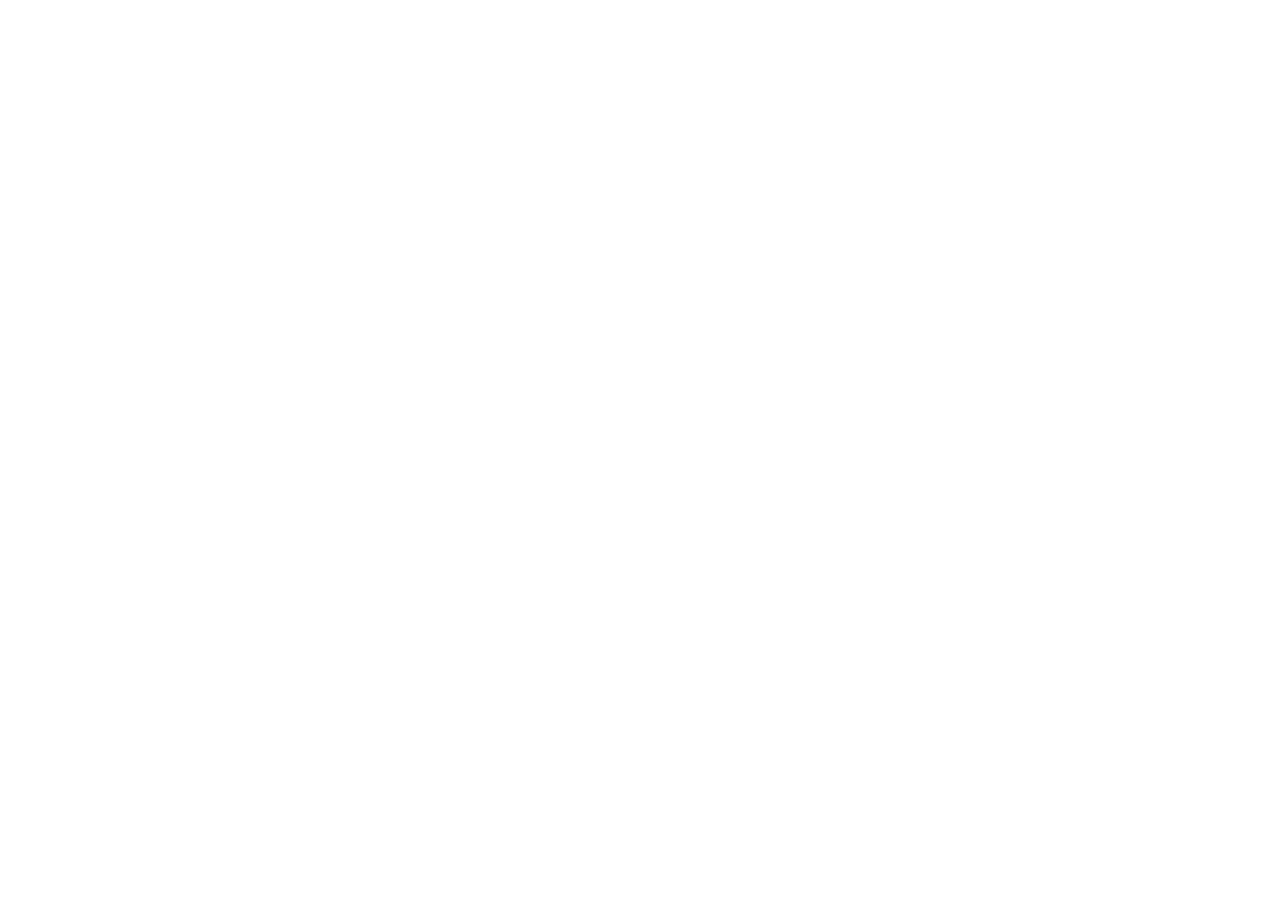
==== index.html @ 3bca7d4e "Initial commit" ====
<!DOCTYPE html>
<html lang="en">

<head>
    <meta charset="UTF-8" />
    <meta name="viewport" content="width=device-width, initial-scale=1.0" />
    <title>Mempelajari cara belajar</title>
</head>

<body>
    <div class="page">
        <header class="header"></header>
        <main class="content">
            <section class="description"></section>

            <section class="digits"></section>

            <section class="feynman"></section>

            <section class="kaufman"></section>
        </main>
        <footer class="footer"></footer>
    </div>
</body>

</html>
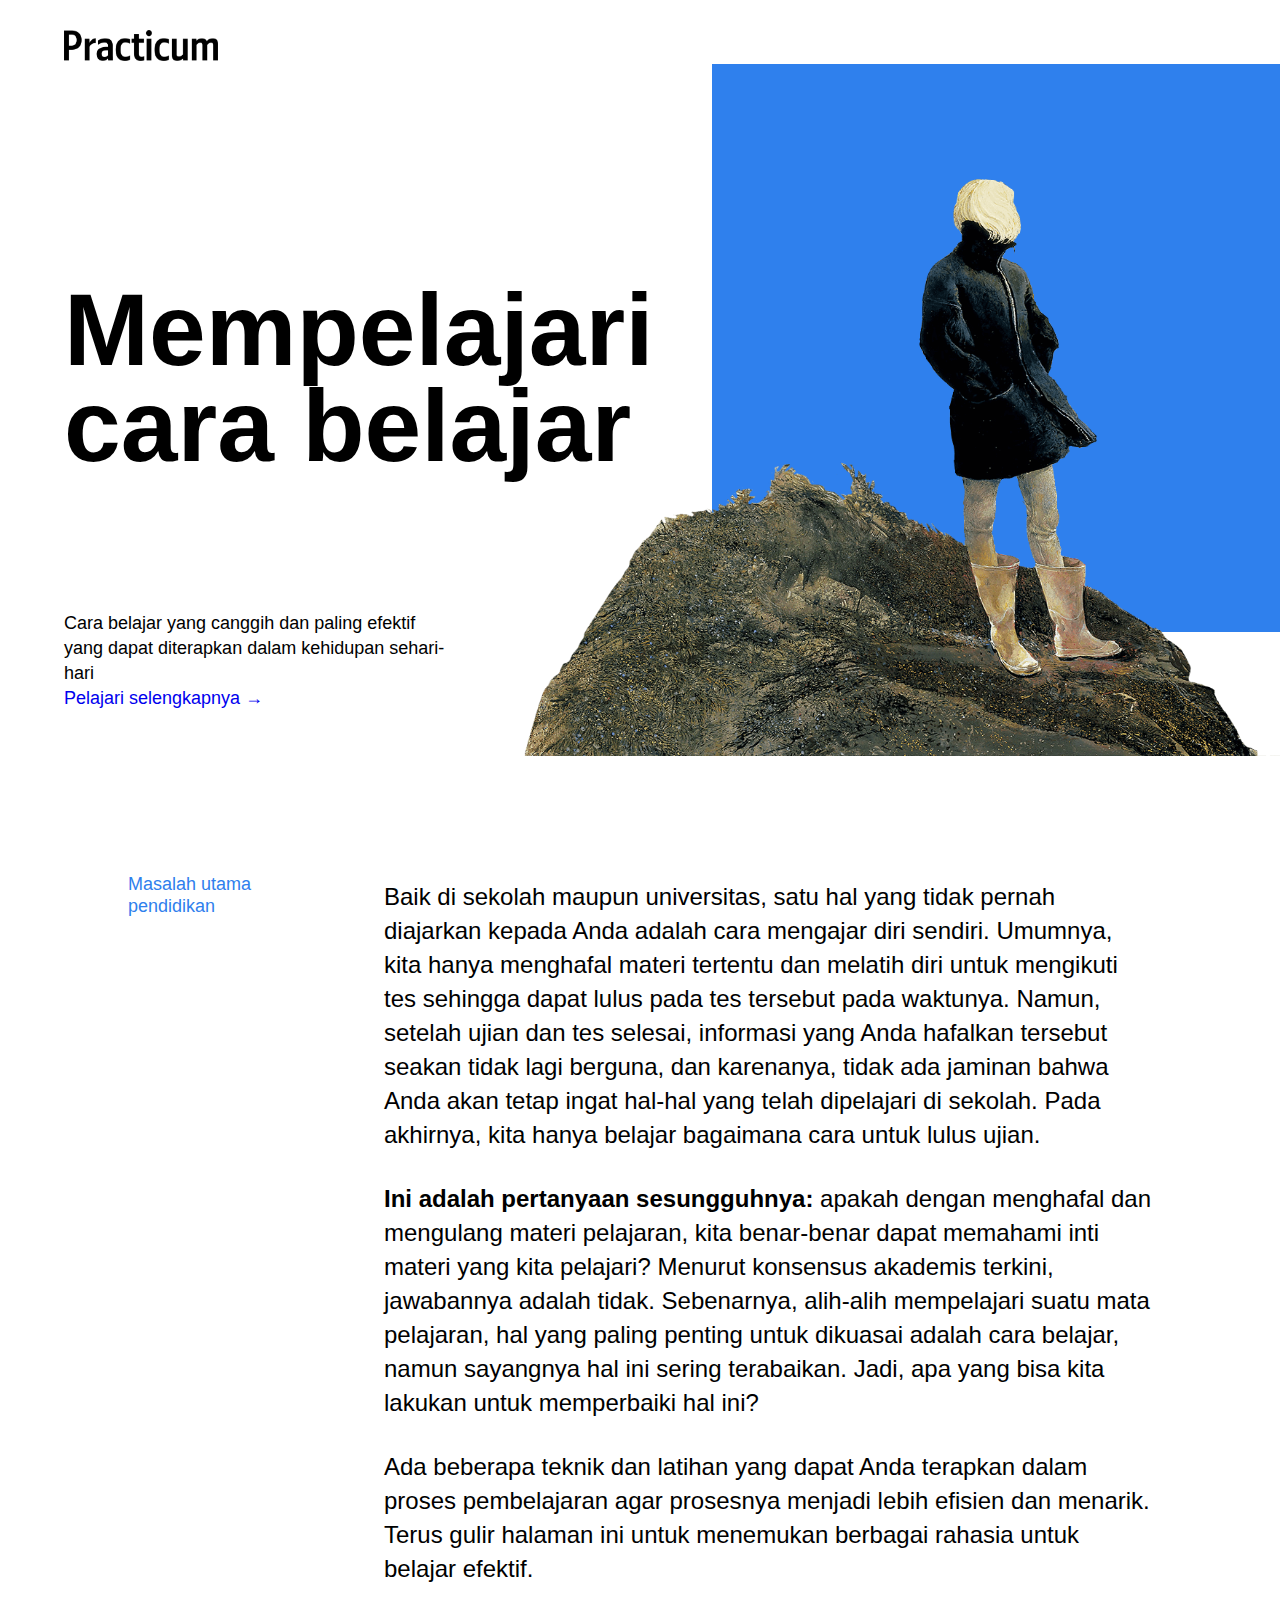
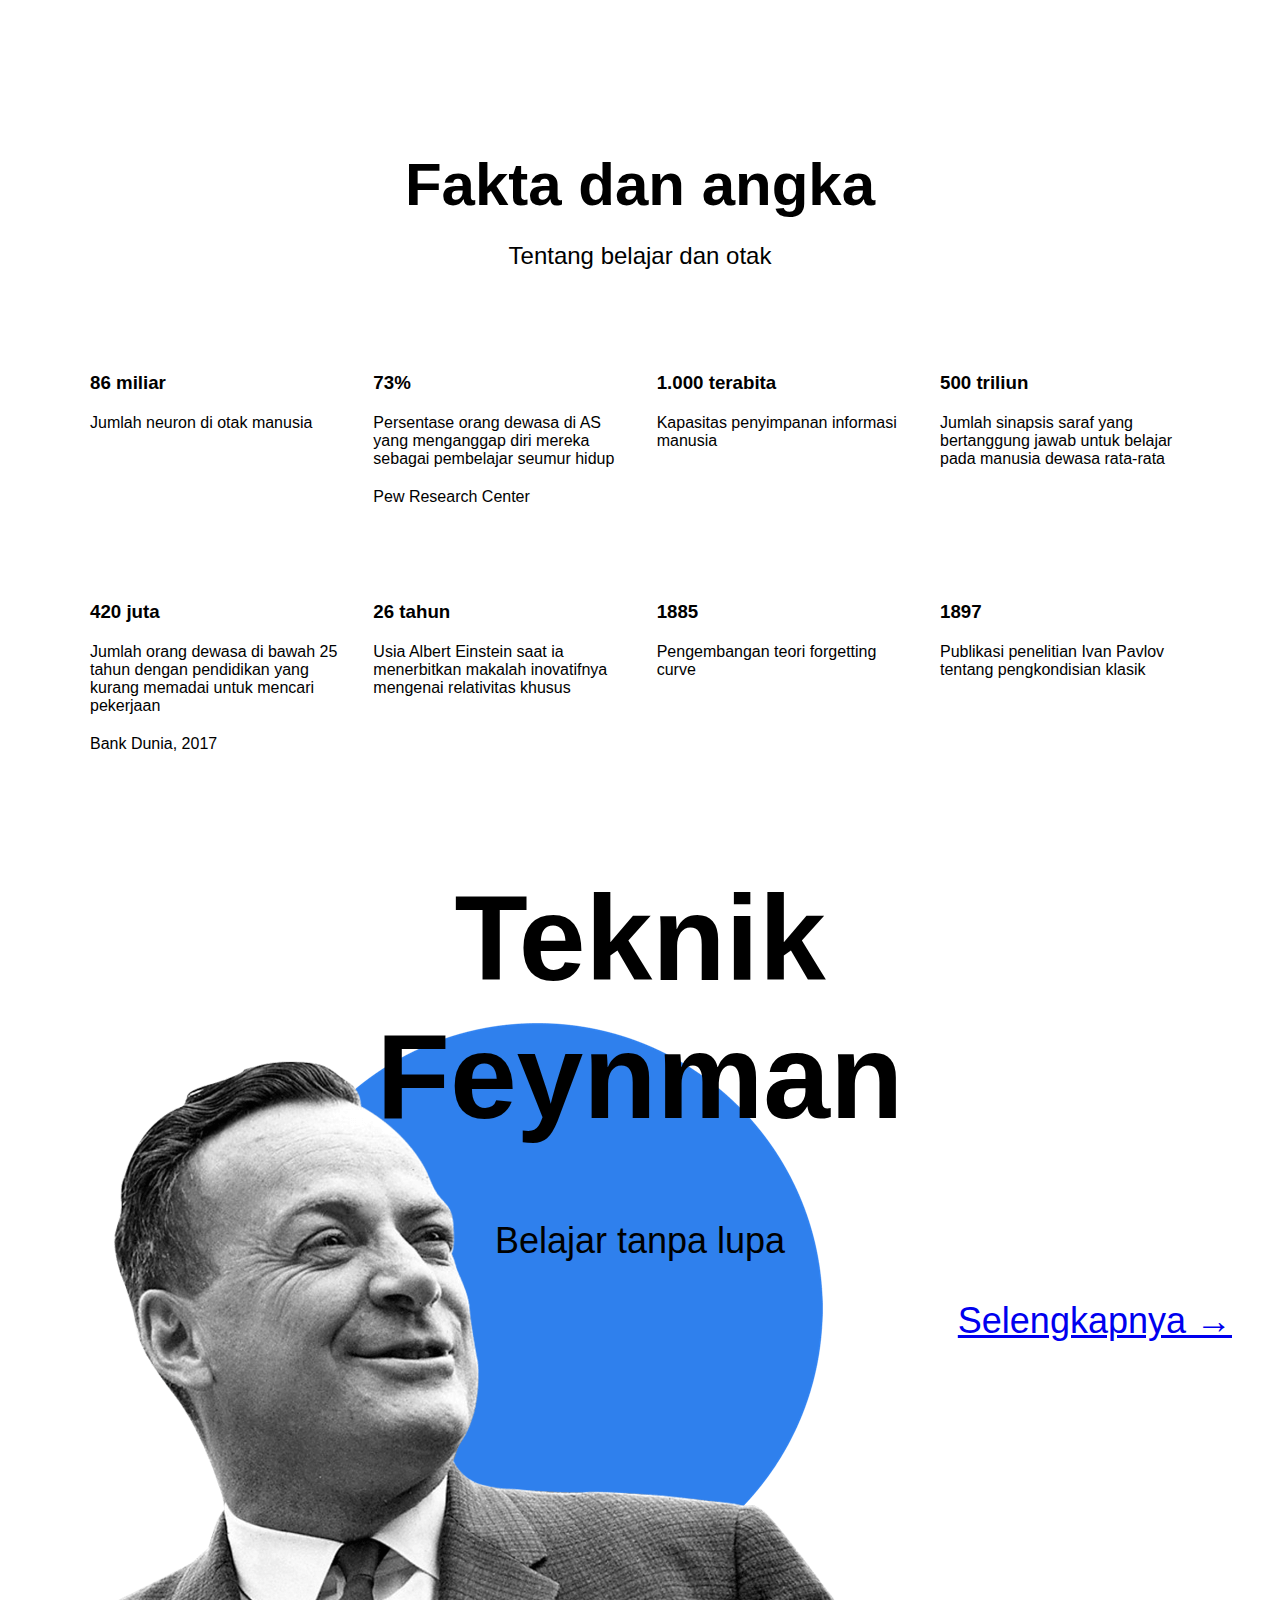
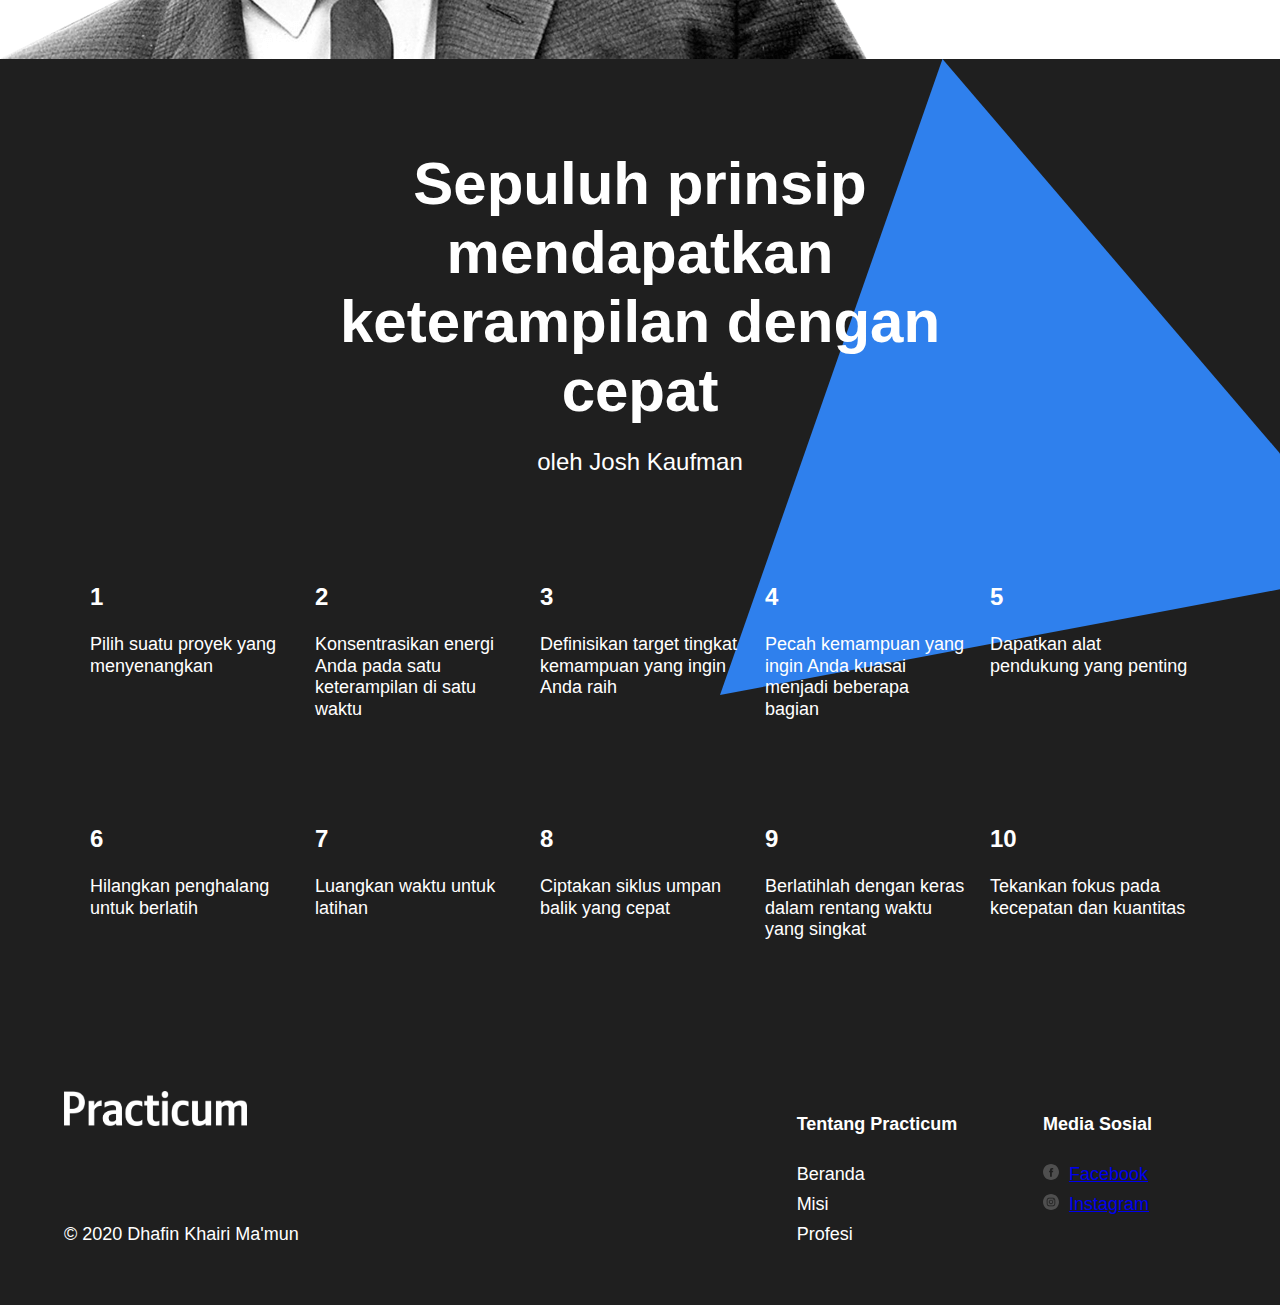
==== commit db142a1f: "first project" ====
--- a/index.html
+++ b/index.html
@@ -5,22 +5,170 @@
     <meta charset="UTF-8" />
     <meta name="viewport" content="width=device-width, initial-scale=1.0" />
     <title>Mempelajari cara belajar</title>
+    <link rel="stylesheet" href="styles/style.css"
 </head>
 
 <body>
     <div class="page">
-        <header class="header"></header>
+        <header class="header">
+          <img class="logo logo_place_header" src="images/logo_place_header.png" alt="Practicum Logo">
+          <h1 class="header__title">Mempelajari cara belajar</h1>
+          <h2 class="header__subtitle">Cara belajar yang canggih dan paling efektif yang dapat diterapkan dalam kehidupan sehari-hari<br>
+          <a href="#" class="header__link">Pelajari selengkapnya &rarr;</a></h2>
+          <img class="header__main-illustration" src="images/header-image.png" alt="man on a rock travelling in an adventure">
+          <div class="header__square"></div>
+        </header>
         <main class="content">
-            <section class="description"></section>
+          <section class="description">
+            <div class="two-columns">
+              <h3 class="two-columns__brief">Masalah utama pendidikan</h3>
+              <div class="two-columns__main-text">
+                <div class="two-columns__paragraph1">
+                  <p>Baik di sekolah maupun universitas, satu hal yang tidak pernah diajarkan kepada Anda adalah cara mengajar diri sendiri.
+                  Umumnya, kita hanya menghafal materi tertentu dan melatih diri untuk mengikuti tes sehingga dapat
+                  lulus pada tes tersebut pada waktunya. Namun, setelah ujian dan tes selesai,
+                  informasi yang Anda hafalkan tersebut seakan tidak lagi berguna, dan karenanya,
+                  tidak ada jaminan bahwa Anda akan tetap ingat hal-hal yang telah dipelajari di sekolah.
+                  Pada akhirnya, kita hanya belajar bagaimana cara untuk lulus ujian.
+                  </p>
+                </div>
+                <div class="two-columns__paragraph2">
+                  <p><span style="font-weight: bold;">Ini adalah pertanyaan sesungguhnya:</span> apakah dengan menghafal dan mengulang materi pelajaran, kita benar-benar
+                  dapat memahami inti materi yang kita pelajari? Menurut konsensus akademis terkini, jawabannya adalah tidak. Sebenarnya, alih-alih mempelajari suatu
+                  mata pelajaran, hal yang paling penting untuk dikuasai adalah cara belajar, namun sayangnya hal ini sering terabaikan. Jadi, apa yang bisa kita lakukan
+                  untuk memperbaiki hal ini?
+                  </p>
+                </div>
+                <div class="two-columns__paragraph3">
+                  <p>Ada beberapa teknik dan latihan yang dapat Anda terapkan dalam proses pembelajaran agar prosesnya menjadi lebih efisien dan menarik.
+                  Terus gulir halaman ini untuk menemukan berbagai rahasia untuk belajar efektif.
+                  </p>
+                </div>
+              </div>
+            </div>
+          </section>
 
-            <section class="digits"></section>
+            <section class="digits">
+              <h1 class="section-title">Fakta dan angka</h1>
+              <h2 class="section-subtitle">Tentang belajar dan otak</h2>
+              <div class="table">
+                <div class="table__cell-1">
+                  <h3 class="table__heading">86 miliar</h3>
+                  <p class="table__text">Jumlah neuron di otak manusia</p>
+                </div>
+                <div class="table__cell-1">
+                  <h3 class="table__heading">73%</h3>
+                  <p class="table__text">Persentase orang dewasa di AS yang menganggap diri mereka sebagai pembelajar seumur hidup</p>
+                  <p>Pew Research Center</p>
+                </div>
+                <div class="table__cell-1">
+                  <h3 class="table__heading">1.000 terabita</h3>
+                  <p class="table__text">Kapasitas penyimpanan informasi manusia</p>
+                </div>
+                <div class="table__cell-1">
+                  <h3 class="table__heading">500 triliun</h3>
+                  <p class="table__text">Jumlah sinapsis saraf yang bertanggung jawab untuk belajar pada manusia dewasa rata-rata</p>
+                </div>
+                <div class="table__cell">
+                  <h3 class="table__heading">420 juta</h3>
+                  <p class="table__text">Jumlah orang dewasa di bawah 25 tahun dengan pendidikan yang kurang memadai untuk mencari pekerjaan</p>
+                  <p>Bank Dunia, 2017</p>
+                </div>
+                <div class="table__cell">
+                  <h3 class="table__heading">26 tahun</h3>
+                  <p class="table__text">Usia Albert Einstein saat ia menerbitkan makalah inovatifnya mengenai relativitas khusus</p>
+                </div>
+                <div class="table__cell">
+                  <h3 class="table__heading">1885</h3>
+                  <p class="table__text">Pengembangan teori forgetting curve</p>
+                </div>
+                <div class="table__cell">
+                  <h3 class="table__heading">1897</h3>
+                  <p class="table__text">Publikasi penelitian Ivan Pavlov tentang pengkondisian klasik</p>
+                </div>
 
-            <section class="feynman"></section>
+              </div>
+            </section>
 
-            <section class="kaufman"></section>
+            <section class="feynman">
+              <h1 class="feynman__title">Teknik Feynman</h1>
+              <h2 class="feynman__subtitle">Belajar tanpa lupa</h2>
+              <a href="#" class="feynman__link">Selengkapnya &rarr;</a>
+              <img class="feynman__image" src="images/feynman.png" alt="Picture of Feynman">
+            </section>
+
+            <section class="kaufman">
+              <h1 class="kaufman-title__theme_dark">Sepuluh prinsip mendapatkan keterampilan dengan cepat</h1>
+              <h2 class="kaufman-subtitle__theme_dark">oleh Josh Kaufman</h2>
+              <img class="kaufman__triangle" src="images/kaufman-triangle.svg" alt="Segitiga biru besar yang diklaim sebagai milik Josh Kaufman">
+              <div class="table__theme_dark">
+                <div class="table__cell_theme_dark">
+                  <ul class="table__heading_theme_dark">1</ul>
+                  <li class="table__text_theme_dark">Pilih suatu proyek yang menyenangkan</li>
+                </div>
+                <div class="table__cell_theme_dark">
+                  <ul class="table__heading_theme_dark">2</ul>
+                  <li class="table__text_theme_dark">Konsentrasikan energi Anda pada satu keterampilan di satu waktu</li>
+                </div>
+                <div class="table__cell_theme_dark">
+                  <ul class="table__heading_theme_dark">3</ul>
+                  <li class="table__text_theme_dark">Definisikan target tingkat kemampuan yang ingin Anda raih</li>
+                </div>
+                <div class="table__cell_theme_dark">
+                  <ul class="table__heading_theme_dark">4</ul>
+                  <li class="table__text_theme_dark">Pecah kemampuan yang ingin Anda kuasai menjadi beberapa bagian</li>
+                </div>
+                <div class="table__cell_theme_dark">
+                  <ul class="table__heading_theme_dark">5</ul>
+                  <li class="table__text_theme_dark">Dapatkan alat pendukung yang penting</li>
+                </div>
+                <div class="table__cell_theme_dark">
+                  <ul class="table__heading_theme_dark">6</ul>
+                  <li class="table__text_theme_dark">Hilangkan penghalang untuk berlatih</li>
+                </div>
+                <div class="table__cell_theme_dark">
+                  <ul class="table__heading_theme_dark">7</ul>
+                  <li class="table__text_theme_dark">Luangkan waktu untuk latihan</li>
+                </div>
+                <div class="table__cell_theme_dark">
+                  <ul class="table__heading_theme_dark">8</ul>
+                  <li class="table__text_theme_dark">Ciptakan siklus umpan balik yang cepat</li>
+                </div>
+                <div class="table__cell_theme_dark">
+                  <ul class="table__heading_theme_dark">9</ul>
+                  <li class="table__text_theme_dark">Berlatihlah dengan keras dalam rentang waktu yang singkat</li>
+                </div>
+                <div class="table__cell_theme_dark">
+                  <ul class="table__heading_theme_dark">10</ul>
+                  <li class="table__text_theme_dark">Tekankan fokus pada kecepatan dan kuantitas</li>
+                </div>
+              </div>
+            </section>
         </main>
-        <footer class="footer"></footer>
+        <footer>
+          <div class="footer__columns">
+            <div class="footer__column_content_copyright">
+              <img class="logo_place_footer" src="images/logo_place_footer.png" alt="logo footer">
+              <p class="footer__author">&copy 2020 Dhafin Khairi Ma'mun</p>
+            </div>
+
+            <div class="footer__column_content_about">
+              <p class="footer__column-heading">Tentang Practicum</p>
+              <ul class="footer__list">
+                <li class="footer__column-link">Beranda</li>
+                <li class="footer__column-link">Misi</li>
+                <li class="footer__column-link">Profesi</li>
+              </ul>
+            </div>
+
+            <div class="footer__column_content_social">
+              <p class="footer__column-heading">Media Sosial</p>
+              <li class="footer__column-link"><img class="footer__social-icons" src="images/facebook_white.svg" alt="facebook icon"><a href="#">Facebook</a></li>
+              <li class="footer__column-link"><img class="footer__social-icons" src="images/instagram_white.svg" alt="instagram icon"><a href="#">Instagram</a></li>
+            </div>
+          </div>
+        </footer>
     </div>
 </body>
 
-</html>+</html>
--- a/styles/style.css
+++ b/styles/style.css
@@ -0,0 +1,373 @@
+.page {
+  min-width: 1100px;
+  /* we don't know how to make mobile versions of websites yet, */
+  /* so here we've set a minimum page width */
+  max-width: 1600px;
+  /* here we've set a maximum page width */
+  margin: 0 auto;
+  /* this ensures that all content is centered on screens wider than 1600px */
+  font-family: 'Helvetica Neue', Arial, sans-serif;
+}
+
+.header {
+  height: 100vh;
+  min-height: 600px;
+  max-height: 756px;
+  display: flex;
+  position: relative;
+
+  /* parameters for the header section */
+}
+
+body {
+margin: 0;
+}
+
+.logo_place_header {
+position: absolute;
+top: 30px;
+margin-left: 64px;
+width: 154px;
+height: 31px;
+z-index: 0;
+}
+
+.header__title {
+display: flex;
+width: 730px;
+margin-left: 64px;
+align-items: center;
+justify-items: center;
+line-height: 96px;
+font-size: 102px;
+font-weight: bold;
+}
+
+.header__subtitle {
+position: absolute;
+width: 388px;
+margin-left: 64px;
+bottom: 30px;
+line-height: 25px;
+font-size: 18px;
+font-weight: normal;
+}
+
+.header__link {
+text-decoration: none;
+}
+
+.header__main-illustration {
+position: absolute;
+width: 756px;
+height: 608px;
+right: 0px;
+bottom: 0px;
+}
+
+.header__square {
+position: absolute;
+width: 568px;
+height: 568px;
+background-color: #2f80ed;
+right: 0px;
+top: 64px;
+z-index: -1;
+}
+
+/* DESCRIPTION SECTION */
+
+.description {
+display: flex;
+justify-content: center;
+}
+
+.two-columns {
+display: flex;
+justify-content: space-between;
+margin-top: 100px;
+margin-bottom: 100px;
+width: 80%;
+min-width: 784px;
+}
+
+.two-columns__main-text {
+width: 75%;
+}
+
+.two-columns__brief {
+color: #2f80ed;
+width: 175px;
+line-height: 1.2;
+font-size: 18px;
+font-weight: normal;
+}
+
+.two-columns__paragraph1 {
+margin-bottom: 30px;
+line-height: 34px;
+font-size: 24px;
+font-weight: normal;
+}
+
+.two-columns__paragraph2 {
+margin-bottom: 30px;
+line-height: 34px;
+font-size: 24px;
+}
+
+.two-columns__paragraph3 {
+line-height: 34px;
+font-size: 24px;
+font-weight: normal;
+}
+
+
+/* DIGITS SECTION */
+
+.digits {
+margin-bottom: 100px;
+}
+
+.section-title {
+line-height: 69px;
+font-size: 60px;
+font-weight: bold;
+text-align: center;
+margin-bottom: 20px;
+}
+
+.section-subtitle {
+line-height: 34px;
+font-size: 24px;
+font-weight: normal;
+text-align: center;
+}
+
+.table {
+display: flex;
+flex-wrap: wrap;
+width: 1100px;
+margin-left: auto;
+margin-right: auto;
+justify-content: space-between;
+}
+
+.table__cell-1 {
+width: 250px;
+margin-top: 60px;
+}
+
+.table__cell {
+width: 250px;
+margin-top: 60px;
+}
+
+.table__heading {
+margin-bottom: 20px;
+}
+
+.table__text {
+margin-bottom: 20px;
+}
+
+/* FEYNMAN SECTION */
+
+.feynman {
+position: relative;
+height: 790px;
+}
+
+.feynman__title {
+margin: auto;
+text-align: center;
+line-height: 1.15;
+font-size: 120px;
+font-weight: bold;
+width: 775px;
+}
+
+.feynman__subtitle {
+display: flex;
+justify-content: center;
+margin-top: 70px;
+line-height: 51px;
+font-size: 36px;
+font-weight: normal;
+}
+
+.feynman__link {
+position: absolute;
+right: 48px;
+line-height: 51px;
+font-size: 36px;
+font-weight: normal;
+}
+
+.feynman__image {
+position: absolute;
+left: 0px;
+bottom: 0px;
+width: 867px;
+height: 637px;
+z-index: -1;
+overflow: hidden;
+}
+
+
+/* KAUFMAN SECTION */
+
+.kaufman {
+position: relative;
+background-color: #1f1f1f;
+color: white;
+z-index: -2;
+overflow: hidden;
+}
+
+.kaufman-title__theme_dark {
+text-align: center;
+padding-top: 90px;
+margin: auto;
+width: 60%;
+line-height: 69px;
+font-size: 60px;
+font-weight: bold;
+}
+
+.kaufman-subtitle__theme_dark {
+text-align: center;
+margin: auto;
+width: 60%;
+padding-top: 20px;
+line-height: 34px;
+font-size: 24px;
+font-weight: normal;
+}
+
+.kaufman__triangle {
+position: absolute;
+right: -100px;
+top: 0;
+z-index: -1;
+overflow: hidden;
+width: 660px;
+height: 636px;
+}
+
+.table__theme_dark {
+display: flex;
+flex-wrap: wrap;
+list-style-type: none;
+justify-content: space-between;
+width: 1100px;
+margin-left: auto;
+margin-right: auto;
+padding-bottom: 90px;
+}
+
+.table__cell_theme_dark {
+width: 200px;
+margin-top: 80px;
+}
+
+.table__heading_theme_dark {
+line-height: 1.15;
+font-size: 24px;
+font-weight: bold;
+padding-left: 0;
+}
+
+.table__text_theme_dark {
+line-height: 1.2;
+font-size: 18px;
+font-weight: normal;
+}
+
+/* FOOTER SECTION */
+
+
+
+footer {
+background-color: #1f1f1f;
+padding: 0;
+}
+
+.footer__columns {
+display: flex;
+justify-content: space-between;
+width: 90%;
+color: white;
+padding-top: 60px;
+padding-bottom: 40px;
+}
+
+/*left column */
+
+
+.footer__column_content_copyright {
+flex-basis: 711px;
+display: flex;
+justify-content: space-between;
+flex-direction: column;
+}
+
+.logo_place_footer {
+top: 30px;
+margin-left: 64px;
+width: 183px;
+height: 35px;
+z-index: 0;
+}
+
+.footer__author {
+margin-left: 64px;
+line-height: 25px;
+font-size: 18px;
+font-weight: normal;
+}
+
+/*right middle column */
+
+.footer__list {
+padding-left: 0;
+}
+
+.footer__column-heading {
+margin-bottom: 20px;
+line-height: 30px;
+font-size: 18px;
+font-weight: bold;
+}
+
+.footer__column-link {
+line-height: 30px;
+font-size: 18px;
+font-weight: normal;
+list-style-type: none;
+padding: 0;
+}
+
+.footer__social-icons {
+width: 16px;
+height: 16px;
+margin-right: 10px;
+}
+
+
+
+
+
+/* here we have two examples of selectors in order to remind you how to set styles for elements */
+.header__square-pic {
+  height: 568px;
+  width: 568px;
+}
+
+/* including elements with key-value modifiers */
+.table__cell_theme_dark {
+  width: 200px;
+  color: white;
+  margin-right: 0;
+  margin-top: 80px;
+}
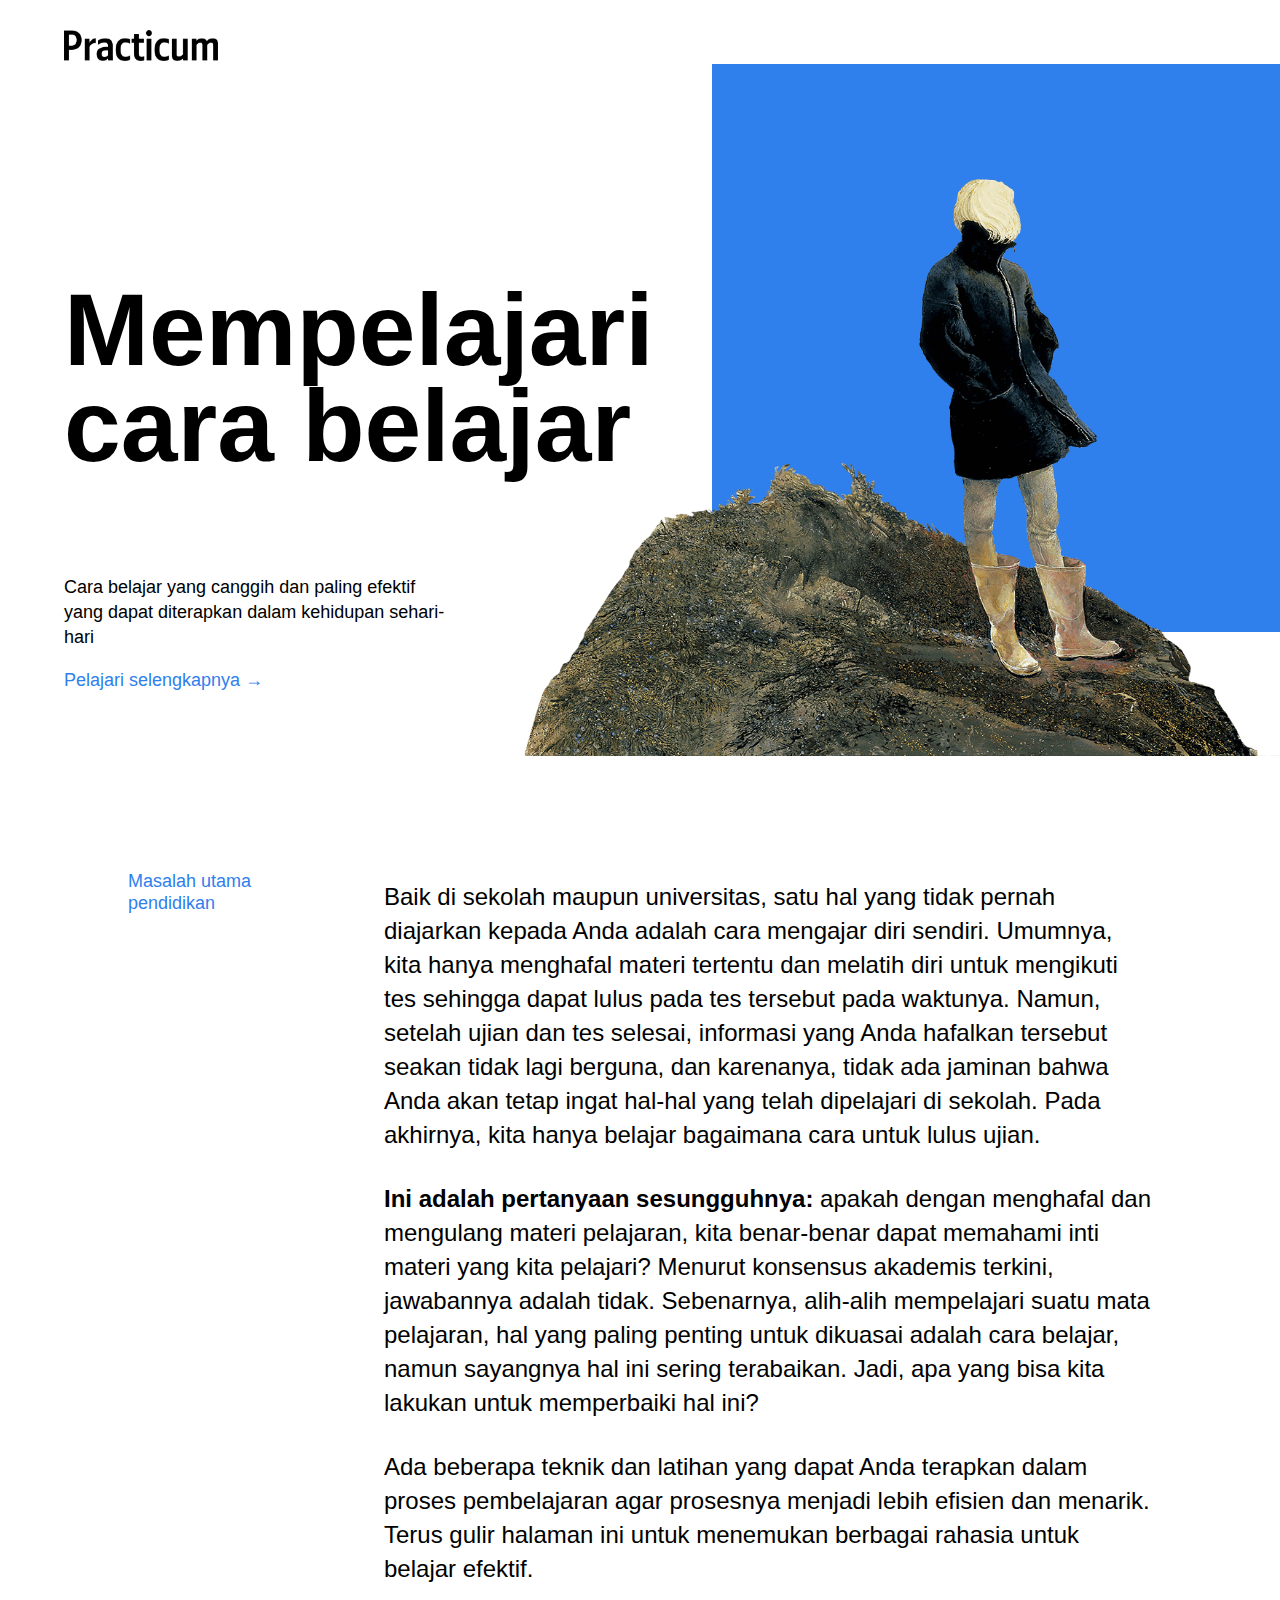
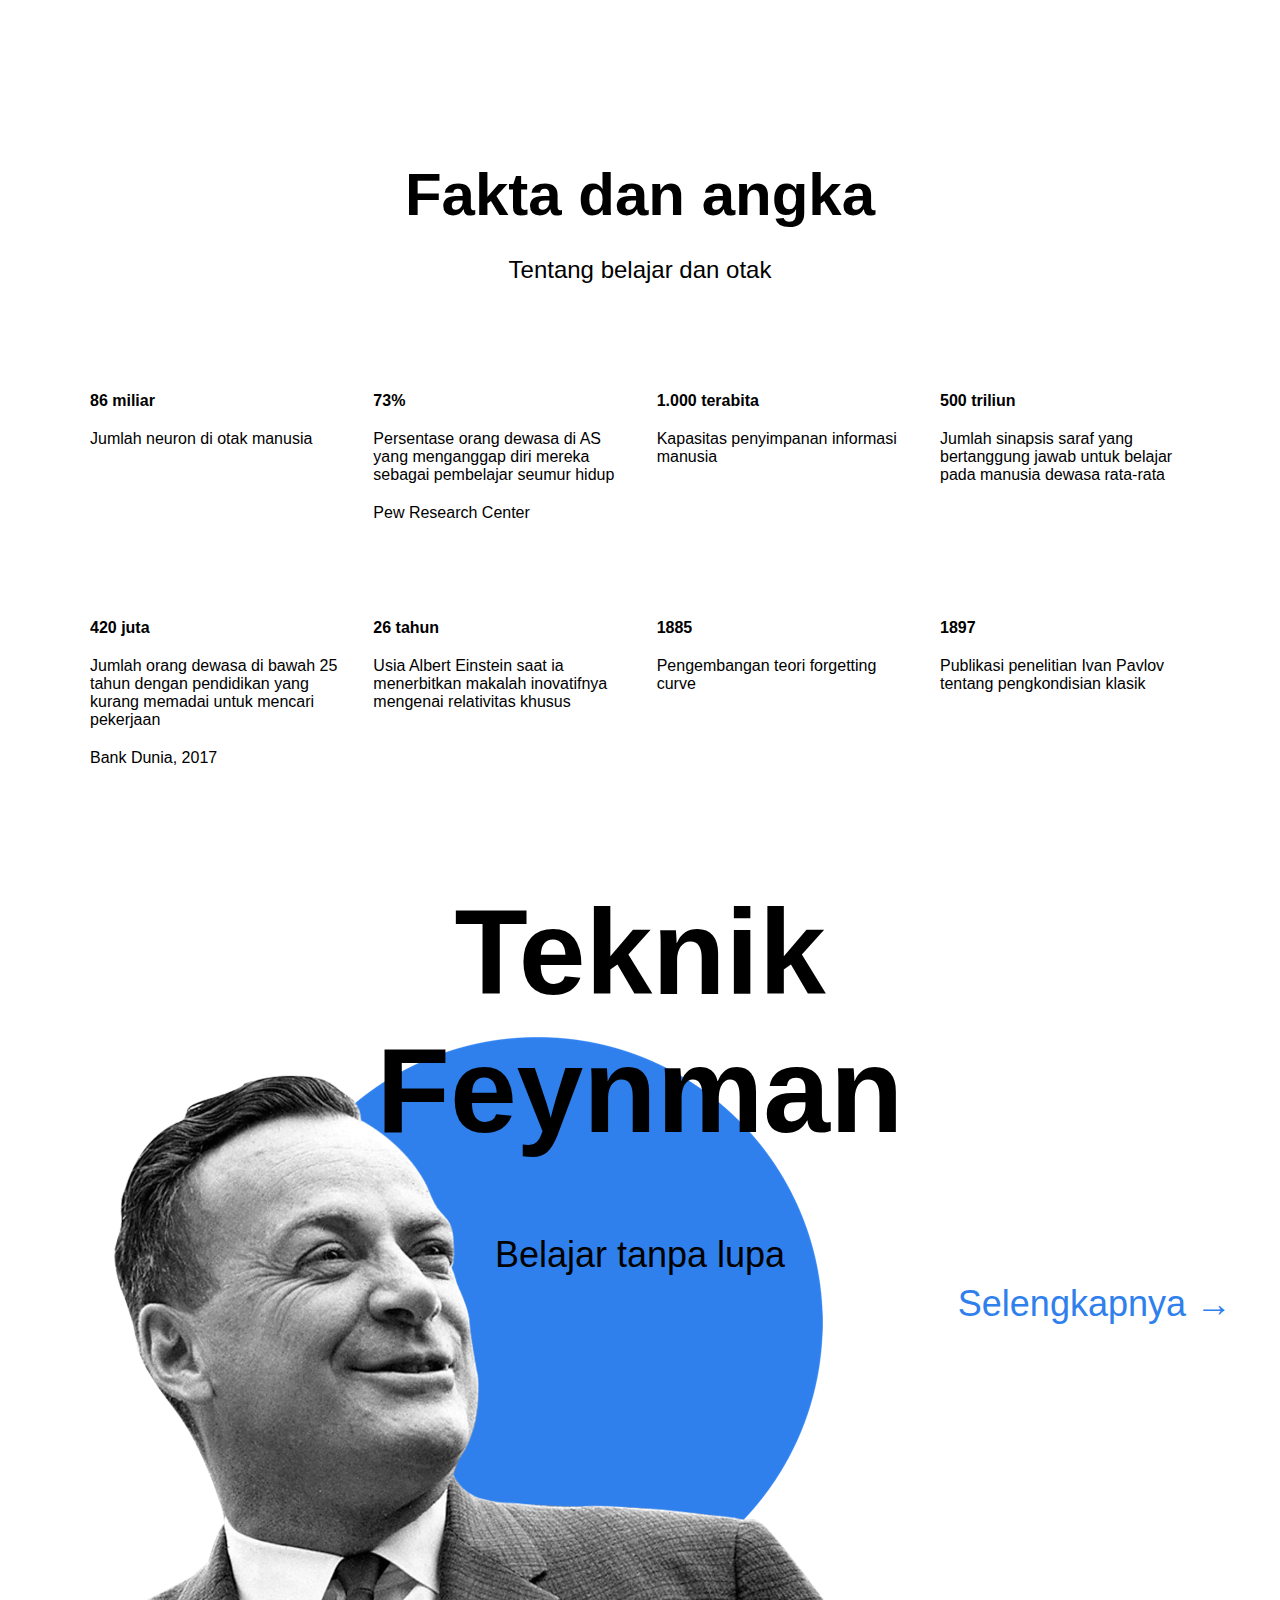
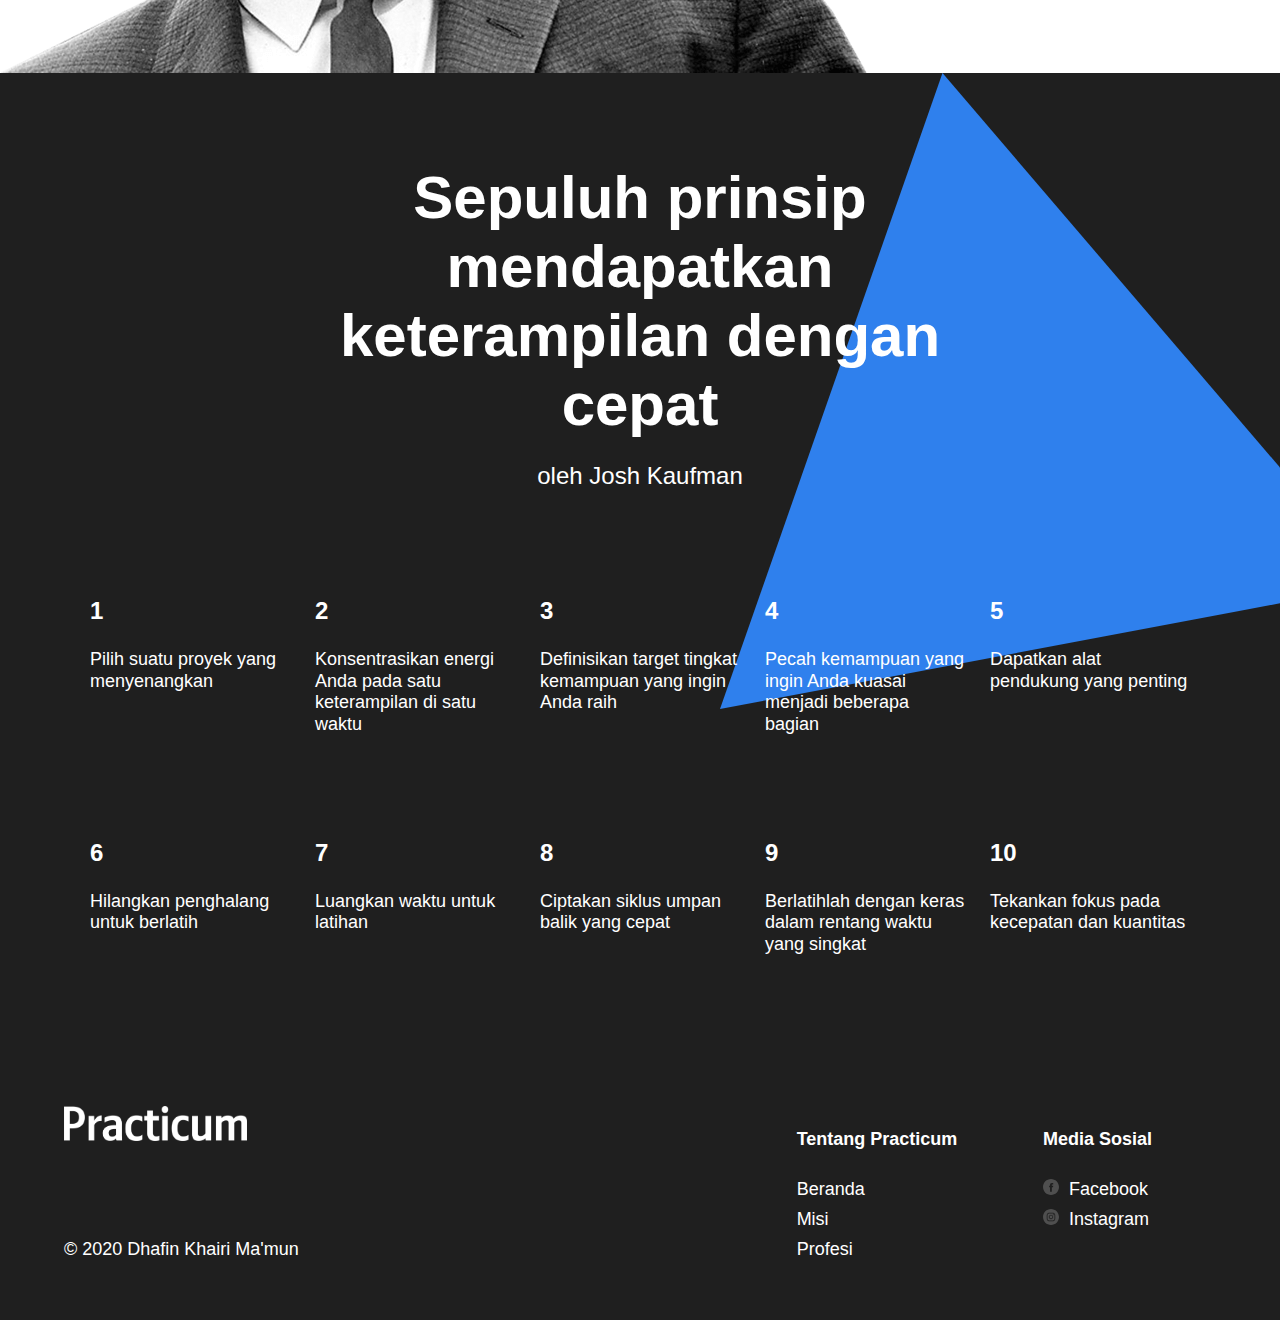
==== commit d25167a5: "first commit" ====
--- a/index.html
+++ b/index.html
@@ -11,17 +11,18 @@
 <body>
     <div class="page">
         <header class="header">
-          <img class="logo logo_place_header" src="images/logo_place_header.png" alt="Practicum Logo">
+          <img class="header__logo_place_header" src="images/logo_place_header.png" alt="Practicum Logo">
           <h1 class="header__title">Mempelajari cara belajar</h1>
-          <h2 class="header__subtitle">Cara belajar yang canggih dan paling efektif yang dapat diterapkan dalam kehidupan sehari-hari<br>
-          <a href="#" class="header__link">Pelajari selengkapnya &rarr;</a></h2>
+          <h2 class="header__subtitle">Cara belajar yang canggih dan paling efektif yang dapat diterapkan dalam kehidupan sehari-hari
+          <p><a href="#" class="header__link">Pelajari selengkapnya &rarr;</a></p></h2>
           <img class="header__main-illustration" src="images/header-image.png" alt="man on a rock travelling in an adventure">
           <div class="header__square"></div>
         </header>
+
         <main class="content">
           <section class="description">
             <div class="two-columns">
-              <h3 class="two-columns__brief">Masalah utama pendidikan</h3>
+              <h2 class="two-columns__brief">Masalah utama pendidikan</h2>
               <div class="two-columns__main-text">
                 <div class="two-columns__paragraph1">
                   <p>Baik di sekolah maupun universitas, satu hal yang tidak pernah diajarkan kepada Anda adalah cara mengajar diri sendiri.
@@ -49,122 +50,132 @@
           </section>
 
             <section class="digits">
-              <h1 class="section-title">Fakta dan angka</h1>
-              <h2 class="section-subtitle">Tentang belajar dan otak</h2>
-              <div class="table">
-                <div class="table__cell-1">
-                  <h3 class="table__heading">86 miliar</h3>
-                  <p class="table__text">Jumlah neuron di otak manusia</p>
+              <h2 class="digits-title">Fakta dan angka</h2>
+              <h3 class="digits-subtitle">Tentang belajar dan otak</h3>
+              <div class="digits-table">
+                <div class="digits-table__cell-1">
+                  <h4 class="digits-table__heading">86 miliar</h4>
+                  <p class="digits-table__text">Jumlah neuron di otak manusia</p>
                 </div>
-                <div class="table__cell-1">
-                  <h3 class="table__heading">73%</h3>
-                  <p class="table__text">Persentase orang dewasa di AS yang menganggap diri mereka sebagai pembelajar seumur hidup</p>
+                <div class="digits-table__cell-1">
+                  <h4 class="digits-table__heading">73%</h4>
+                  <p class="digits-table__text">Persentase orang dewasa di AS yang menganggap diri mereka sebagai pembelajar seumur hidup</p>
                   <p>Pew Research Center</p>
                 </div>
-                <div class="table__cell-1">
-                  <h3 class="table__heading">1.000 terabita</h3>
-                  <p class="table__text">Kapasitas penyimpanan informasi manusia</p>
+                <div class="digits-table__cell-1">
+                  <h4 class="digits-table__heading">1.000 terabita</h4>
+                  <p class="digits-table__text">Kapasitas penyimpanan informasi manusia</p>
                 </div>
-                <div class="table__cell-1">
-                  <h3 class="table__heading">500 triliun</h3>
-                  <p class="table__text">Jumlah sinapsis saraf yang bertanggung jawab untuk belajar pada manusia dewasa rata-rata</p>
+                <div class="digits-table__cell-1">
+                  <h4 class="digits-table__heading">500 triliun</h4>
+                  <p class="digits-table__text">Jumlah sinapsis saraf yang bertanggung jawab untuk belajar pada manusia dewasa rata-rata</p>
                 </div>
-                <div class="table__cell">
-                  <h3 class="table__heading">420 juta</h3>
-                  <p class="table__text">Jumlah orang dewasa di bawah 25 tahun dengan pendidikan yang kurang memadai untuk mencari pekerjaan</p>
+                <div class="digits-table__cell">
+                  <h4 class="digits-table__heading">420 juta</h4>
+                  <p class="digits-table__text">Jumlah orang dewasa di bawah 25 tahun dengan pendidikan yang kurang memadai untuk mencari pekerjaan</p>
                   <p>Bank Dunia, 2017</p>
                 </div>
-                <div class="table__cell">
-                  <h3 class="table__heading">26 tahun</h3>
-                  <p class="table__text">Usia Albert Einstein saat ia menerbitkan makalah inovatifnya mengenai relativitas khusus</p>
+                <div class="digits-table__cell">
+                  <h4 class="digits-table__heading">26 tahun</h4>
+                  <p class="digits-table__text">Usia Albert Einstein saat ia menerbitkan makalah inovatifnya mengenai relativitas khusus</p>
                 </div>
-                <div class="table__cell">
-                  <h3 class="table__heading">1885</h3>
-                  <p class="table__text">Pengembangan teori forgetting curve</p>
+                <div class="digits-table__cell">
+                  <h4 class="digits-table__heading">1885</h4>
+                  <p class="digits-table__text">Pengembangan teori forgetting curve</p>
                 </div>
-                <div class="table__cell">
-                  <h3 class="table__heading">1897</h3>
-                  <p class="table__text">Publikasi penelitian Ivan Pavlov tentang pengkondisian klasik</p>
+                <div class="digits-table__cell">
+                  <h4 class="digits-table__heading">1897</h4>
+                  <p class="digits-table__text">Publikasi penelitian Ivan Pavlov tentang pengkondisian klasik</p>
                 </div>
-
               </div>
             </section>
 
             <section class="feynman">
-              <h1 class="feynman__title">Teknik Feynman</h1>
-              <h2 class="feynman__subtitle">Belajar tanpa lupa</h2>
+              <h2 class="feynman__title">Teknik Feynman</h2>
+              <h3 class="feynman__subtitle">Belajar tanpa lupa</h3>
               <a href="#" class="feynman__link">Selengkapnya &rarr;</a>
               <img class="feynman__image" src="images/feynman.png" alt="Picture of Feynman">
             </section>
 
             <section class="kaufman">
-              <h1 class="kaufman-title__theme_dark">Sepuluh prinsip mendapatkan keterampilan dengan cepat</h1>
-              <h2 class="kaufman-subtitle__theme_dark">oleh Josh Kaufman</h2>
+              <h2 class="kaufman-title__theme_dark">Sepuluh prinsip mendapatkan keterampilan dengan cepat</h2>
+              <h3 class="kaufman-subtitle__theme_dark">oleh Josh Kaufman</h3>
               <img class="kaufman__triangle" src="images/kaufman-triangle.svg" alt="Segitiga biru besar yang diklaim sebagai milik Josh Kaufman">
-              <div class="table__theme_dark">
-                <div class="table__cell_theme_dark">
-                  <ul class="table__heading_theme_dark">1</ul>
-                  <li class="table__text_theme_dark">Pilih suatu proyek yang menyenangkan</li>
+              <div class="kaufman-table__theme_dark">
+                <div class="kaufman-table__cell_theme_dark">
+                  <ul class="kaufman-table__heading_theme_dark">1</ul>
+                  <li class="kaufman-table__text_theme_dark">Pilih suatu proyek yang menyenangkan</li>
                 </div>
-                <div class="table__cell_theme_dark">
-                  <ul class="table__heading_theme_dark">2</ul>
-                  <li class="table__text_theme_dark">Konsentrasikan energi Anda pada satu keterampilan di satu waktu</li>
+                <div class="kaufman-table__cell_theme_dark">
+                  <ul class="kaufman-table__heading_theme_dark">2</ul>
+                  <li class="kaufman-table__text_theme_dark">Konsentrasikan energi Anda pada satu keterampilan di satu waktu</li>
                 </div>
-                <div class="table__cell_theme_dark">
-                  <ul class="table__heading_theme_dark">3</ul>
-                  <li class="table__text_theme_dark">Definisikan target tingkat kemampuan yang ingin Anda raih</li>
+                <div class="kaufman-table__cell_theme_dark">
+                  <ul class="kaufman-table__heading_theme_dark">3</ul>
+                  <li class="kaufman-table__text_theme_dark">Definisikan target tingkat kemampuan yang ingin Anda raih</li>
                 </div>
-                <div class="table__cell_theme_dark">
-                  <ul class="table__heading_theme_dark">4</ul>
-                  <li class="table__text_theme_dark">Pecah kemampuan yang ingin Anda kuasai menjadi beberapa bagian</li>
+                <div class="kaufman-table__cell_theme_dark">
+                  <ul class="kaufman-table__heading_theme_dark">4</ul>
+                  <li class="kaufman-table__text_theme_dark">Pecah kemampuan yang ingin Anda kuasai menjadi beberapa bagian</li>
                 </div>
-                <div class="table__cell_theme_dark">
-                  <ul class="table__heading_theme_dark">5</ul>
-                  <li class="table__text_theme_dark">Dapatkan alat pendukung yang penting</li>
+                <div class="kaufman-table__cell_theme_dark">
+                  <ul class="kaufman-table__heading_theme_dark">5</ul>
+                  <li class="kaufman-table__text_theme_dark">Dapatkan alat pendukung yang penting</li>
                 </div>
-                <div class="table__cell_theme_dark">
-                  <ul class="table__heading_theme_dark">6</ul>
-                  <li class="table__text_theme_dark">Hilangkan penghalang untuk berlatih</li>
+                <div class="kaufman-table__cell_theme_dark">
+                  <ul class="kaufman-table__heading_theme_dark">6</ul>
+                  <li class="kaufman-table__text_theme_dark">Hilangkan penghalang untuk berlatih</li>
                 </div>
-                <div class="table__cell_theme_dark">
-                  <ul class="table__heading_theme_dark">7</ul>
-                  <li class="table__text_theme_dark">Luangkan waktu untuk latihan</li>
+                <div class="kaufman-table__cell_theme_dark">
+                  <ul class="kaufman-table__heading_theme_dark">7</ul>
+                  <li class="kaufman-table__text_theme_dark">Luangkan waktu untuk latihan</li>
                 </div>
-                <div class="table__cell_theme_dark">
-                  <ul class="table__heading_theme_dark">8</ul>
-                  <li class="table__text_theme_dark">Ciptakan siklus umpan balik yang cepat</li>
+                <div class="kaufman-table__cell_theme_dark">
+                  <ul class="kaufman-table__heading_theme_dark">8</ul>
+                  <li class="kaufman-table__text_theme_dark">Ciptakan siklus umpan balik yang cepat</li>
                 </div>
-                <div class="table__cell_theme_dark">
-                  <ul class="table__heading_theme_dark">9</ul>
-                  <li class="table__text_theme_dark">Berlatihlah dengan keras dalam rentang waktu yang singkat</li>
+                <div class="kaufman-table__cell_theme_dark">
+                  <ul class="kaufman-table__heading_theme_dark">9</ul>
+                  <li class="kaufman-table__text_theme_dark">Berlatihlah dengan keras dalam rentang waktu yang singkat</li>
                 </div>
-                <div class="table__cell_theme_dark">
-                  <ul class="table__heading_theme_dark">10</ul>
-                  <li class="table__text_theme_dark">Tekankan fokus pada kecepatan dan kuantitas</li>
+                <div class="kaufman-table__cell_theme_dark">
+                  <ul class="kaufman-table__heading_theme_dark">10</ul>
+                  <li class="kaufman-table__text_theme_dark">Tekankan fokus pada kecepatan dan kuantitas</li>
                 </div>
               </div>
             </section>
         </main>
+
         <footer>
           <div class="footer__columns">
             <div class="footer__column_content_copyright">
-              <img class="logo_place_footer" src="images/logo_place_footer.png" alt="logo footer">
+              <img class="footer__logo_place_footer" src="images/logo_place_footer.png" alt="logo footer">
               <p class="footer__author">&copy 2020 Dhafin Khairi Ma'mun</p>
             </div>
 
             <div class="footer__column_content_about">
               <p class="footer__column-heading">Tentang Practicum</p>
               <ul class="footer__list">
-                <li class="footer__column-link">Beranda</li>
-                <li class="footer__column-link">Misi</li>
-                <li class="footer__column-link">Profesi</li>
+                <li>
+                  <a href="#" class="footer__column-link">Beranda</a>
+                </li>
+                <li>
+                  <a href="#" class="footer__column-link">Misi</a>
+                </li>
+                <li>
+                  <a href="#" class="footer__column-link">Profesi</a>
+                </li>
               </ul>
             </div>
 
             <div class="footer__column_content_social">
               <p class="footer__column-heading">Media Sosial</p>
-              <li class="footer__column-link"><img class="footer__social-icons" src="images/facebook_white.svg" alt="facebook icon"><a href="#">Facebook</a></li>
-              <li class="footer__column-link"><img class="footer__social-icons" src="images/instagram_white.svg" alt="instagram icon"><a href="#">Instagram</a></li>
+              <li>
+                <img class="footer__social-icons" src="images/facebook_white.svg" alt="facebook icon"><a href="#" class="footer__column-link">Facebook</a>
+              </li>
+              <li>
+                <img class="footer__social-icons" src="images/instagram_white.svg" alt="instagram icon"><a href="#" class="footer__column-link">Instagram</a>
+              </li>
             </div>
           </div>
         </footer>
@@ -172,3 +183,4 @@
 </body>
 
 </html>
+
--- a/styles/style.css
+++ b/styles/style.css
@@ -23,7 +23,7 @@
 margin: 0;
 }
 
-.logo_place_header {
+.header__logo_place_header {
 position: absolute;
 top: 30px;
 margin-left: 64px;
@@ -55,6 +55,7 @@
 
 .header__link {
 text-decoration: none;
+color: #2f80ed;
 }
 
 .header__main-illustration {
@@ -122,14 +123,13 @@
 font-weight: normal;
 }
 
-
 /* DIGITS SECTION */
 
 .digits {
 margin-bottom: 100px;
 }
 
-.section-title {
+.digits-title {
 line-height: 69px;
 font-size: 60px;
 font-weight: bold;
@@ -137,14 +137,14 @@
 margin-bottom: 20px;
 }
 
-.section-subtitle {
-line-height: 34px;
-font-size: 24px;
-font-weight: normal;
-text-align: center;
-}
-
-.table {
+.digits-subtitle {
+line-height: 34px;
+font-size: 24px;
+font-weight: normal;
+text-align: center;
+}
+
+.digits-table {
 display: flex;
 flex-wrap: wrap;
 width: 1100px;
@@ -153,21 +153,21 @@
 justify-content: space-between;
 }
 
-.table__cell-1 {
+.digits-table__cell-1 {
 width: 250px;
 margin-top: 60px;
 }
 
-.table__cell {
+.digits-table__cell {
 width: 250px;
 margin-top: 60px;
 }
 
-.table__heading {
+.digits-table__heading {
 margin-bottom: 20px;
 }
 
-.table__text {
+.digits-table__text {
 margin-bottom: 20px;
 }
 
@@ -198,10 +198,13 @@
 
 .feynman__link {
 position: absolute;
+color: #2f80ed;
 right: 48px;
 line-height: 51px;
 font-size: 36px;
 font-weight: normal;
+text-decoration: none;
+top: 50%;
 }
 
 .feynman__image {
@@ -255,7 +258,7 @@
 height: 636px;
 }
 
-.table__theme_dark {
+.kaufman-table__theme_dark {
 display: flex;
 flex-wrap: wrap;
 list-style-type: none;
@@ -266,19 +269,19 @@
 padding-bottom: 90px;
 }
 
-.table__cell_theme_dark {
+.kaufman-table__cell_theme_dark {
 width: 200px;
 margin-top: 80px;
 }
 
-.table__heading_theme_dark {
+.kaufman-table__heading_theme_dark {
 line-height: 1.15;
 font-size: 24px;
 font-weight: bold;
 padding-left: 0;
 }
 
-.table__text_theme_dark {
+.kaufman-table__text_theme_dark {
 line-height: 1.2;
 font-size: 18px;
 font-weight: normal;
@@ -312,7 +315,7 @@
 flex-direction: column;
 }
 
-.logo_place_footer {
+.footer__logo_place_footer {
 top: 30px;
 margin-left: 64px;
 width: 183px;
@@ -344,7 +347,6 @@
 line-height: 30px;
 font-size: 18px;
 font-weight: normal;
-list-style-type: none;
 padding: 0;
 }
 
@@ -354,20 +356,11 @@
 margin-right: 10px;
 }
 
-
-
-
-
-/* here we have two examples of selectors in order to remind you how to set styles for elements */
-.header__square-pic {
-  height: 568px;
-  width: 568px;
-}
-
-/* including elements with key-value modifiers */
-.table__cell_theme_dark {
-  width: 200px;
-  color: white;
-  margin-right: 0;
-  margin-top: 80px;
-}
+li {
+list-style-type: none;
+}
+
+a {
+text-decoration: none;
+color: white;
+}
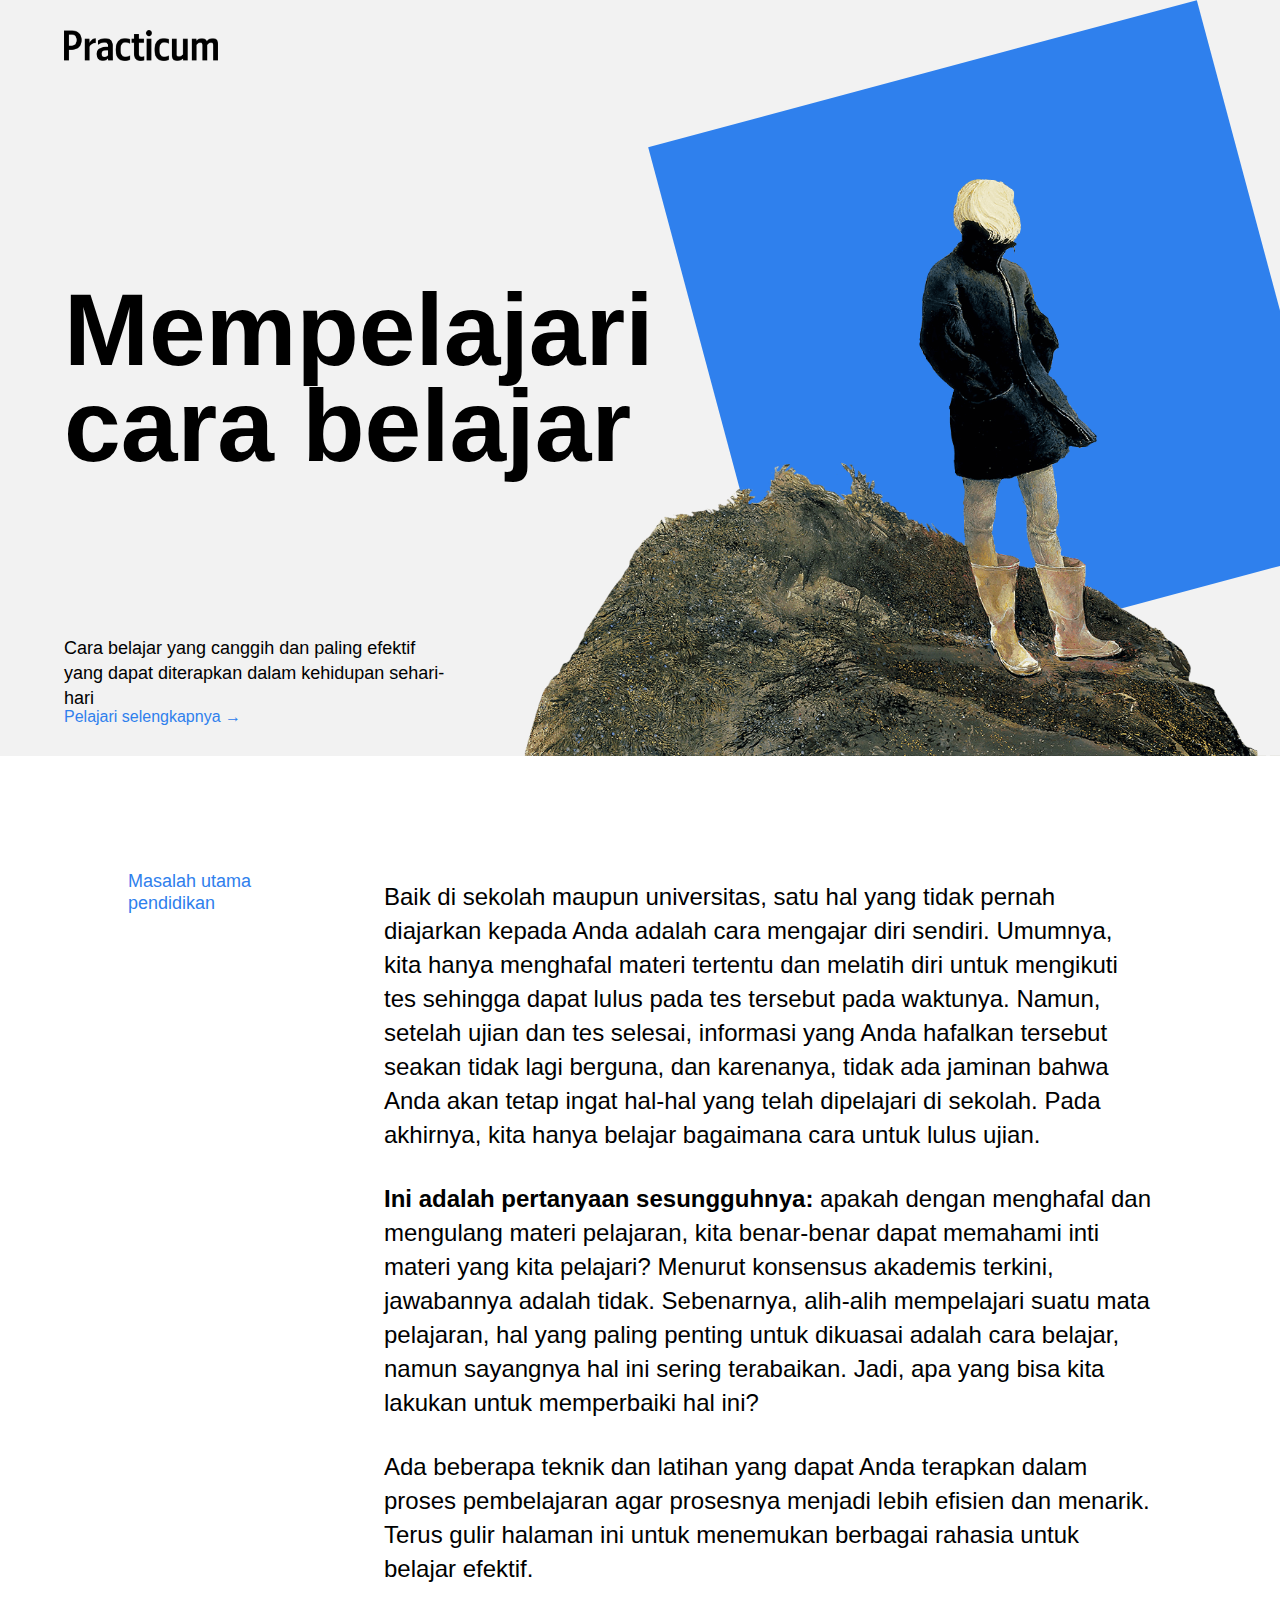
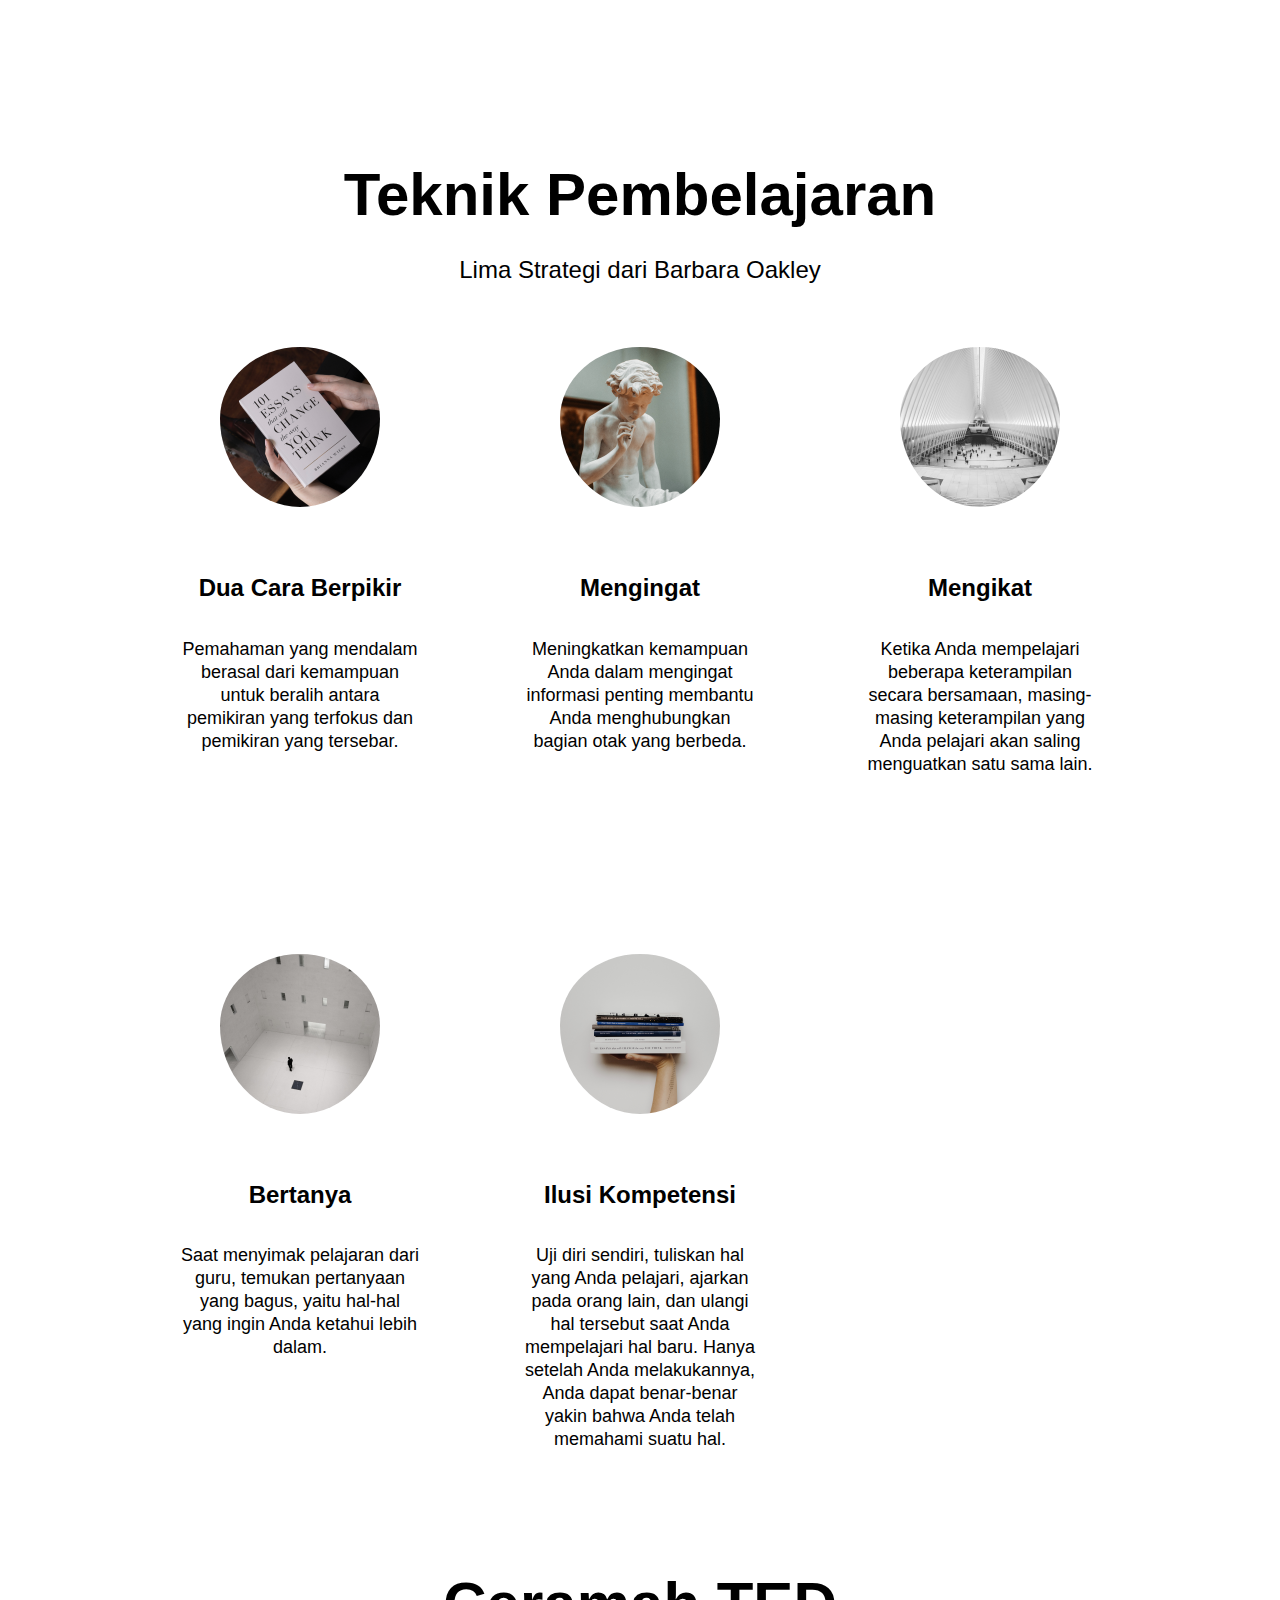
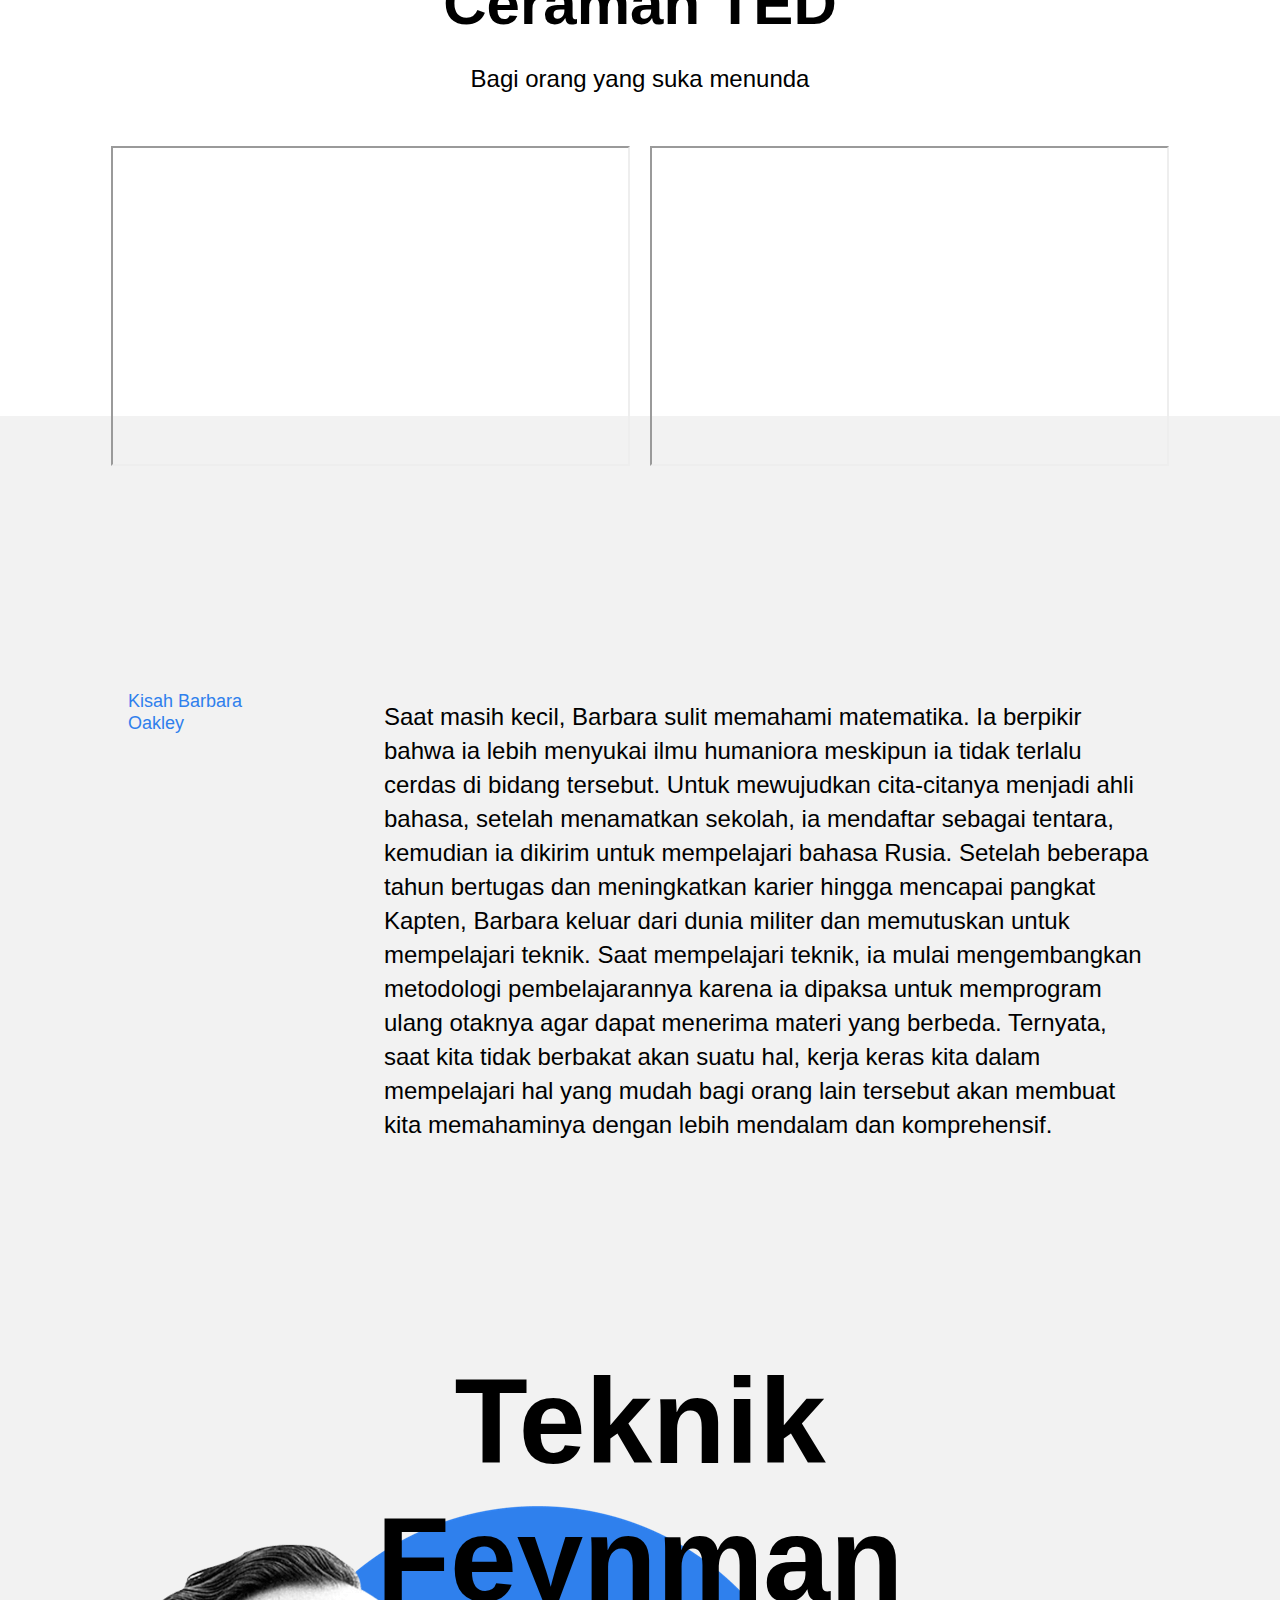
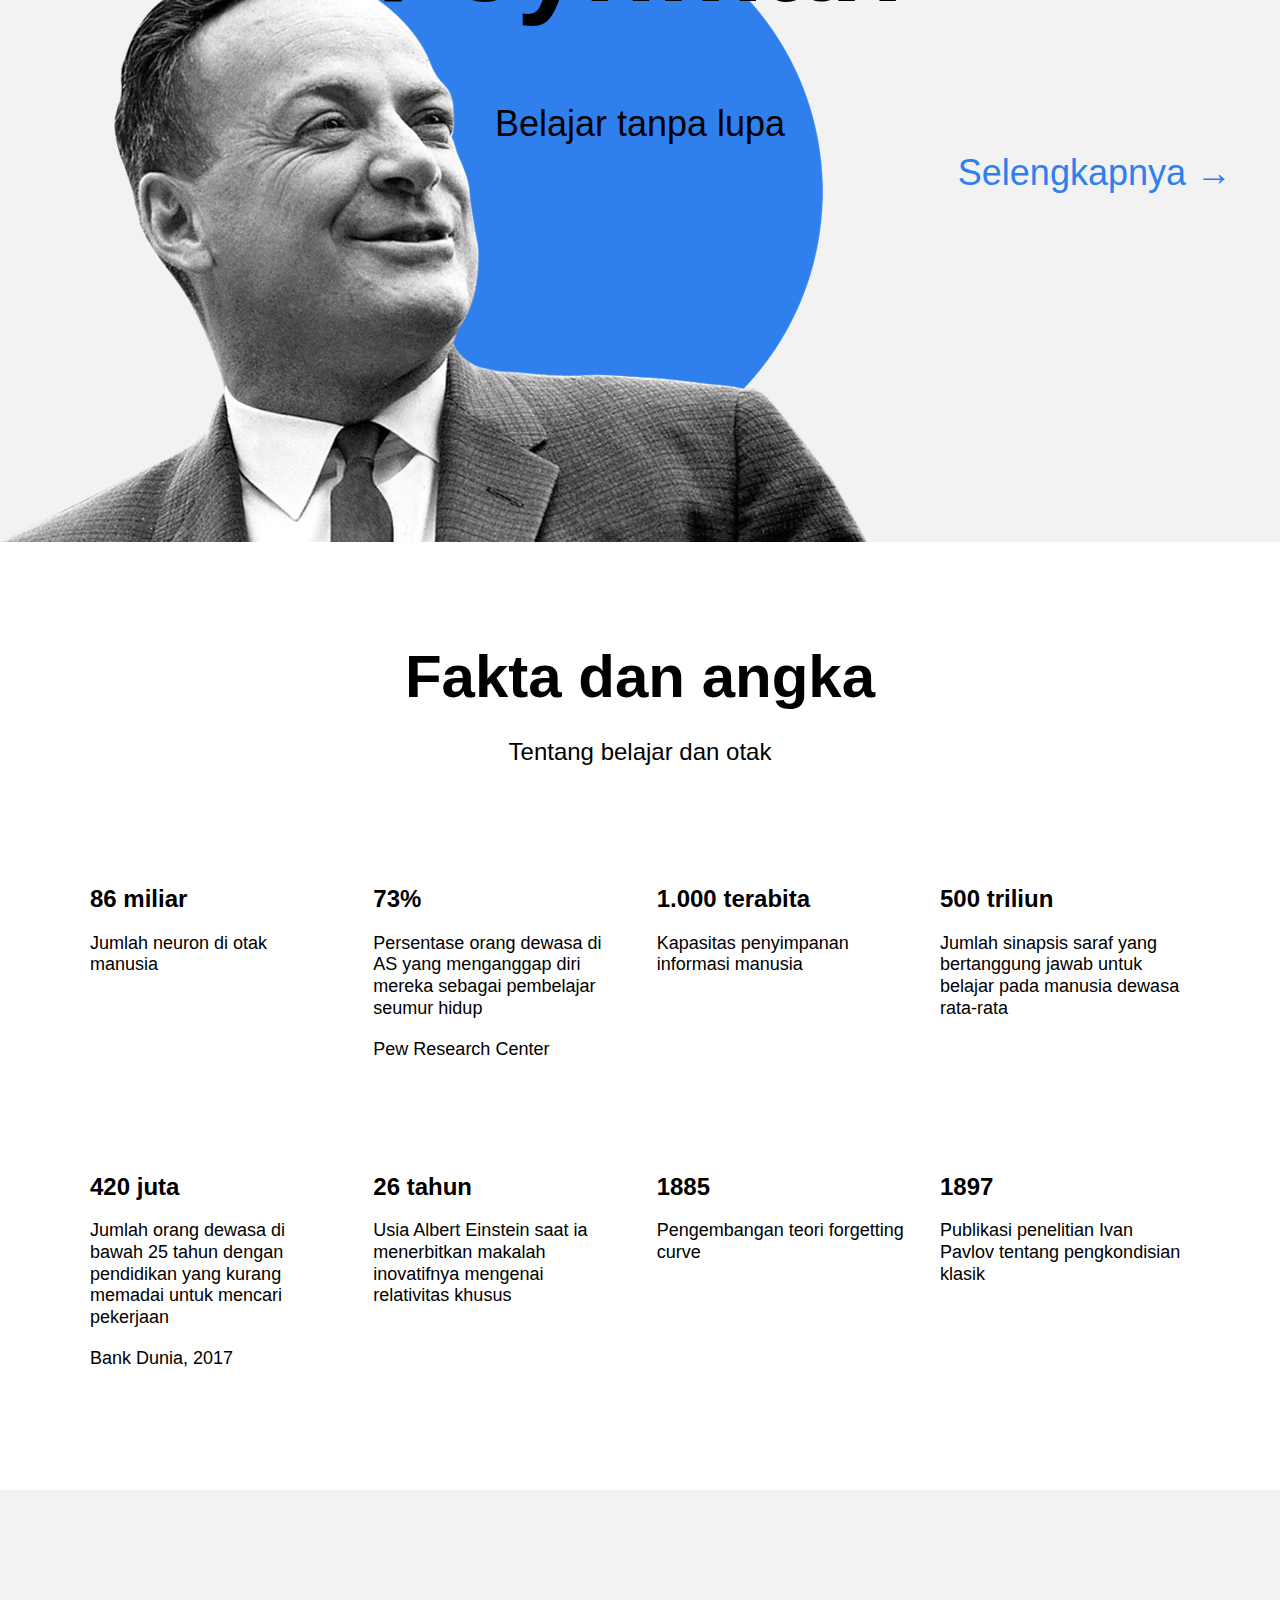
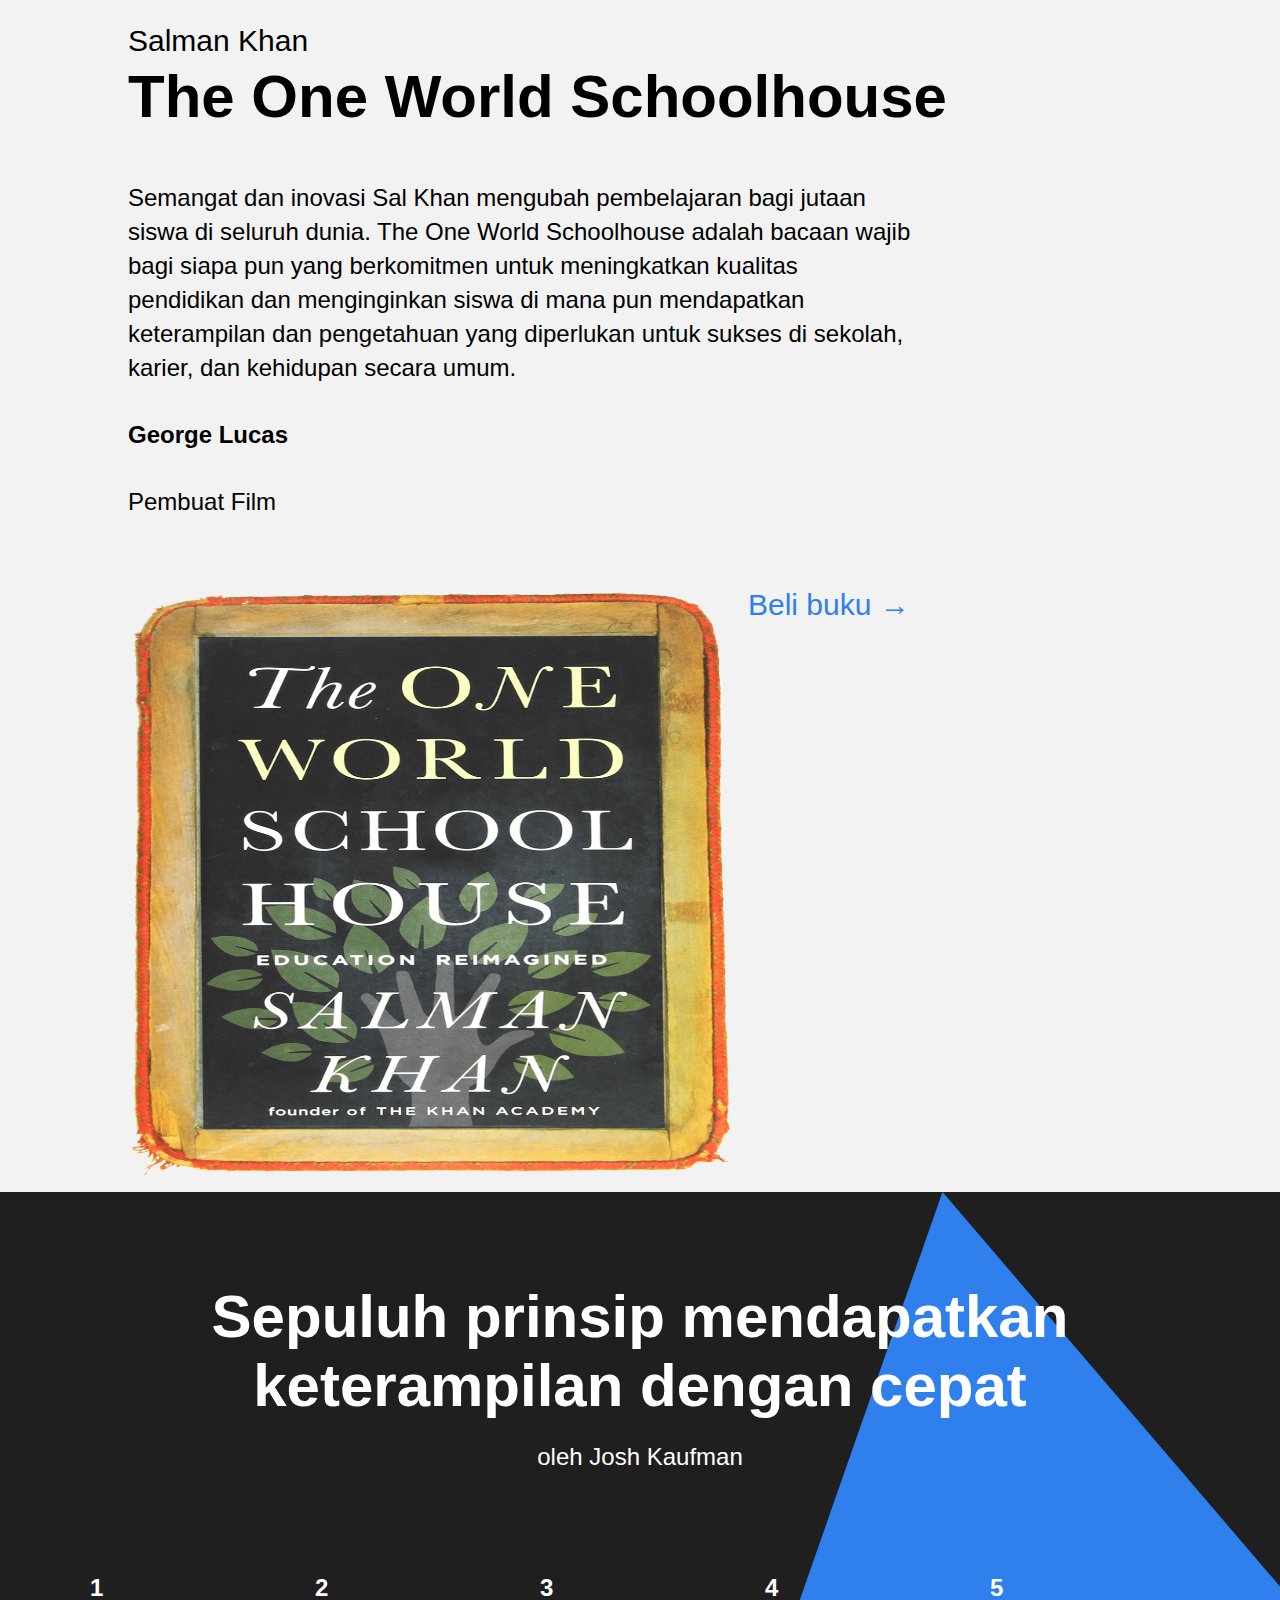
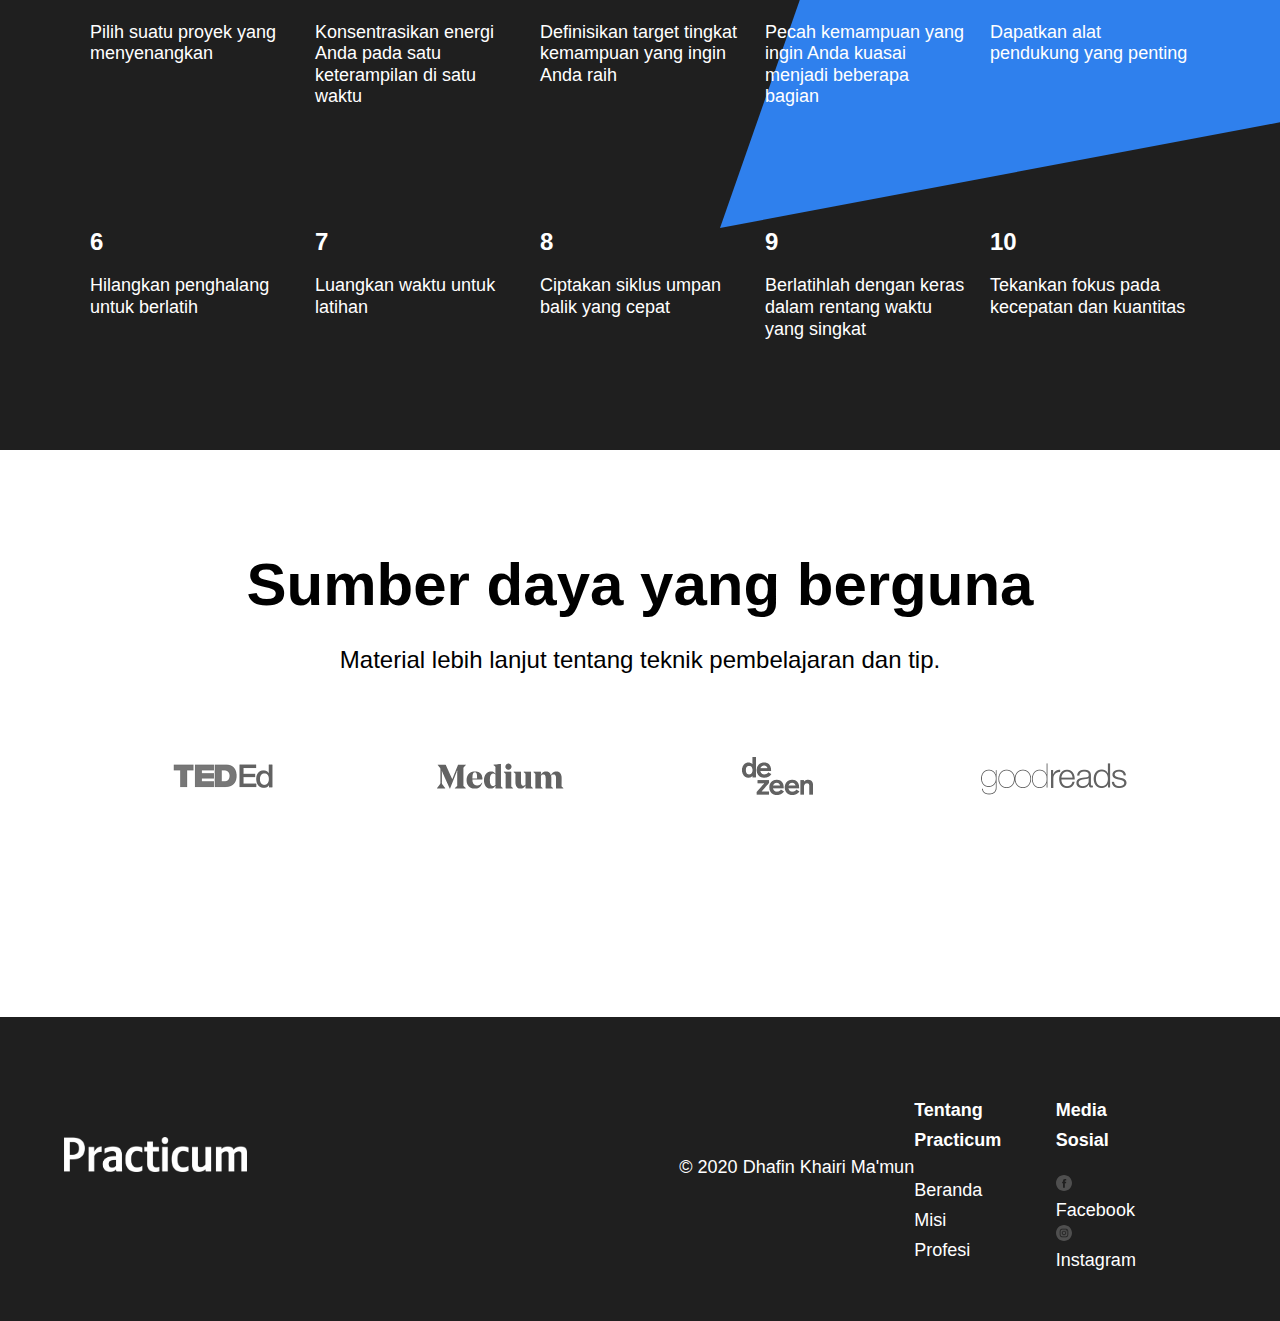
==== commit c74e9ec3: "update project" ====
--- a/index.html
+++ b/index.html
@@ -1,22 +1,22 @@
 <!DOCTYPE html>
-<html lang="en">
+<html lang="id">
 
 <head>
-    <meta charset="UTF-8" />
-    <meta name="viewport" content="width=device-width, initial-scale=1.0" />
+    <meta charset="UTF-8">
+    <meta name="viewport" content="width=device-width, initial-scale=1.0">
     <title>Mempelajari cara belajar</title>
-    <link rel="stylesheet" href="styles/style.css"
+    <link rel="stylesheet" href="pages/index.css">
 </head>
 
 <body>
     <div class="page">
         <header class="header">
-          <img class="header__logo_place_header" src="images/logo_place_header.png" alt="Practicum Logo">
+          <img class="logo logo_place_header" src="images/logo_place_header.png" alt="Practicum Logo">
           <h1 class="header__title">Mempelajari cara belajar</h1>
-          <h2 class="header__subtitle">Cara belajar yang canggih dan paling efektif yang dapat diterapkan dalam kehidupan sehari-hari
-          <p><a href="#" class="header__link">Pelajari selengkapnya &rarr;</a></p></h2>
+          <h2 class="header__subtitle">Cara belajar yang canggih dan paling efektif yang dapat diterapkan dalam kehidupan sehari-hari</h2>
+          <p><a href="#" class="header__link">Pelajari selengkapnya &rarr;</a></p>
           <img class="header__main-illustration" src="images/header-image.png" alt="man on a rock travelling in an adventure">
-          <div class="header__square"></div>
+          <div class="header__square header__square_type_rotate"></div>
         </header>
 
         <main class="content">
@@ -49,111 +49,195 @@
             </div>
           </section>
 
+          <section class="techniques">
+            <h2 class="techniques__title">Teknik Pembelajaran</h2>
+            <h3 class="techniques__subtitle">Lima Strategi dari Barbara Oakley</h3>
+            <div class="cards">
+              <div class="cards__item">
+                <img class="cards__image" src="images/source_sprint_2/images_sprint-2/cards-attention.png" alt="101 Essays That Will Change The Way You Think by Brianna West">
+                <h2 class="cards__title">Dua Cara Berpikir</h2>
+                <p class="cards__description">Pemahaman yang mendalam berasal dari kemampuan untuk beralih antara pemikiran yang terfokus dan pemikiran yang tersebar.</p>
+              </div>
+              <div class="cards__item">
+                <img class="cards__image" src="images/source_sprint_2/images_sprint-2/cards-recall.png" alt="Thinker Boy Statue">
+                <h2 class="cards__title">Mengingat</h2>
+                <p class="cards__description">Meningkatkan kemampuan Anda dalam mengingat informasi penting membantu Anda menghubungkan bagian otak yang berbeda.</p>
+              </div>
+              <div class="cards__item">
+                <img class="cards__image" src="images/source_sprint_2/images_sprint-2/cards-interleaving.png" alt="Bridge that looks interleaving">
+                <h2 class="cards__title">Mengikat</h2>
+                <p class="cards__description">Ketika Anda mempelajari beberapa keterampilan secara bersamaan, masing-masing keterampilan yang Anda pelajari akan saling menguatkan satu sama lain.</p>
+              </div>
+              <div class="cards__item">
+                <img class="cards__image" src="images/source_sprint_2/images_sprint-2/cards-question.png" alt="Room with so many windows, ask why">
+                <h2 class="cards__title">Bertanya</h2>
+                <p class="cards__description">Saat menyimak pelajaran dari guru, temukan pertanyaan yang bagus, yaitu hal-hal yang ingin Anda ketahui lebih dalam.</p>
+              </div>
+              <div class="cards__item">
+                <img class="cards__image" src="images/source_sprint_2/images_sprint-2/cards-competence.png" alt="Compilation of books">
+                <h2 class="cards__title">Ilusi Kompetensi</h2>
+                <p class="cards__description">Uji diri sendiri, tuliskan hal yang Anda pelajari, ajarkan pada orang lain, dan ulangi hal tersebut saat Anda mempelajari hal baru. Hanya setelah Anda melakukannya, Anda dapat benar-benar yakin bahwa Anda telah memahami suatu hal.</p>
+              </div>
+            </div>
+          </section>
+
+          <section class="video">
+            <h2 class="video__title">Ceramah TED</h2>
+            <h3 class="video__subtitle">Bagi orang yang suka menunda</h3>
+          <div class="video__iframes">
+            <iframe width="515" height="316" src="https://www.youtube.com/embed/5MgBikgcWnY" title="YouTube video player" allow="accelerometer; autoplay; clipboard-write; encrypted-media; gyroscope; picture-in-picture; web-share" allowfullscreen></iframe>
+            <iframe width="515" height="316" src="https://www.youtube.com/embed/arj7oStGLkU" title="YouTube video player" allow="accelerometer; autoplay; clipboard-write; encrypted-media; gyroscope; picture-in-picture; web-share" allowfullscreen></iframe>
+          </div>
+          </section>
+
+          <section class="oakley">
+            <div class="two-columns">
+              <h2 class="two-columns__brief">Kisah Barbara Oakley</h2>
+              <div class="two-columns__main-text">
+                <div class="two-columns__paragraph1">
+                  <p>Saat masih kecil, Barbara sulit memahami matematika. Ia berpikir bahwa ia lebih menyukai ilmu humaniora meskipun ia tidak terlalu cerdas di bidang tersebut.
+                    Untuk mewujudkan cita-citanya menjadi ahli bahasa, setelah menamatkan sekolah, ia mendaftar sebagai tentara,
+                    kemudian ia dikirim untuk mempelajari bahasa Rusia. Setelah beberapa tahun bertugas dan meningkatkan karier hingga mencapai pangkat Kapten,
+                    Barbara keluar dari dunia militer dan memutuskan untuk mempelajari teknik. Saat mempelajari teknik, ia mulai mengembangkan metodologi pembelajarannya
+                    karena ia dipaksa untuk memprogram ulang otaknya agar dapat menerima materi yang berbeda. Ternyata, saat kita tidak berbakat akan suatu hal, kerja keras kita dalam mempelajari hal yang
+                    mudah bagi orang lain tersebut akan membuat kita memahaminya dengan lebih mendalam dan komprehensif.
+                  </p>
+                </div>
+              </div>
+            </div>
+          </section>
+
+
+          <section class="feynman">
+            <h2 class="feynman__title">Teknik Feynman</h2>
+            <h3 class="feynman__subtitle">Belajar tanpa lupa</h3>
+            <a href="#" class="feynman__link">Selengkapnya &rarr;</a>
+            <img class="feynman__image" src="images/feynman.png" alt="Picture of Feynman">
+          </section>
+
+
             <section class="digits">
-              <h2 class="digits-title">Fakta dan angka</h2>
-              <h3 class="digits-subtitle">Tentang belajar dan otak</h3>
-              <div class="digits-table">
-                <div class="digits-table__cell-1">
-                  <h4 class="digits-table__heading">86 miliar</h4>
-                  <p class="digits-table__text">Jumlah neuron di otak manusia</p>
-                </div>
-                <div class="digits-table__cell-1">
-                  <h4 class="digits-table__heading">73%</h4>
-                  <p class="digits-table__text">Persentase orang dewasa di AS yang menganggap diri mereka sebagai pembelajar seumur hidup</p>
-                  <p>Pew Research Center</p>
-                </div>
-                <div class="digits-table__cell-1">
-                  <h4 class="digits-table__heading">1.000 terabita</h4>
-                  <p class="digits-table__text">Kapasitas penyimpanan informasi manusia</p>
-                </div>
-                <div class="digits-table__cell-1">
-                  <h4 class="digits-table__heading">500 triliun</h4>
-                  <p class="digits-table__text">Jumlah sinapsis saraf yang bertanggung jawab untuk belajar pada manusia dewasa rata-rata</p>
-                </div>
-                <div class="digits-table__cell">
-                  <h4 class="digits-table__heading">420 juta</h4>
-                  <p class="digits-table__text">Jumlah orang dewasa di bawah 25 tahun dengan pendidikan yang kurang memadai untuk mencari pekerjaan</p>
-                  <p>Bank Dunia, 2017</p>
-                </div>
-                <div class="digits-table__cell">
-                  <h4 class="digits-table__heading">26 tahun</h4>
-                  <p class="digits-table__text">Usia Albert Einstein saat ia menerbitkan makalah inovatifnya mengenai relativitas khusus</p>
-                </div>
-                <div class="digits-table__cell">
-                  <h4 class="digits-table__heading">1885</h4>
-                  <p class="digits-table__text">Pengembangan teori forgetting curve</p>
-                </div>
-                <div class="digits-table__cell">
-                  <h4 class="digits-table__heading">1897</h4>
-                  <p class="digits-table__text">Publikasi penelitian Ivan Pavlov tentang pengkondisian klasik</p>
-                </div>
-              </div>
-            </section>
-
-            <section class="feynman">
-              <h2 class="feynman__title">Teknik Feynman</h2>
-              <h3 class="feynman__subtitle">Belajar tanpa lupa</h3>
-              <a href="#" class="feynman__link">Selengkapnya &rarr;</a>
-              <img class="feynman__image" src="images/feynman.png" alt="Picture of Feynman">
+              <h2 class="digits__title">Fakta dan angka</h2>
+              <h3 class="digits__subtitle">Tentang belajar dan otak</h3>
+              <div class="table">
+                <div class="table__cell">
+                  <h4 class="table__heading">86 miliar</h4>
+                  <p class="table__text">Jumlah neuron di otak manusia</p>
+                </div>
+                <div class="table__cell">
+                  <h4 class="table__heading">73%</h4>
+                  <p class="table__text">Persentase orang dewasa di AS yang menganggap diri mereka sebagai pembelajar seumur hidup</p>
+                  <p class="table__text">Pew Research Center</p>
+                </div>
+                <div class="table__cell">
+                  <h4 class="table__heading">1.000 terabita</h4>
+                  <p class="table__text">Kapasitas penyimpanan informasi manusia</p>
+                </div>
+                <div class="table__cell">
+                  <h4 class="table__heading">500 triliun</h4>
+                  <p class="table__text">Jumlah sinapsis saraf yang bertanggung jawab untuk belajar pada manusia dewasa rata-rata</p>
+                </div>
+                <div class="table__cell">
+                  <h4 class="table__heading">420 juta</h4>
+                  <p class="table__text">Jumlah orang dewasa di bawah 25 tahun dengan pendidikan yang kurang memadai untuk mencari pekerjaan</p>
+                  <p class="table__text">Bank Dunia, 2017</p>
+                </div>
+                <div class="table__cell">
+                  <h4 class="table__heading">26 tahun</h4>
+                  <p class="table__text">Usia Albert Einstein saat ia menerbitkan makalah inovatifnya mengenai relativitas khusus</p>
+                </div>
+                <div class="table__cell">
+                  <h4 class="table__heading">1885</h4>
+                  <p class="table__text">Pengembangan teori forgetting curve</p>
+                </div>
+                <div class="table__cell">
+                  <h4 class="table__heading">1897</h4>
+                  <p class="table__text">Publikasi penelitian Ivan Pavlov tentang pengkondisian klasik</p>
+                </div>
+              </div>
+            </section>
+
+            <section class="khan">
+              <div class="khan__container">
+                <h2 class="khan__author">Salman Khan</h2>
+                <h3 class="khan__title">The One World Schoolhouse</h3>
+                <p class="khan__quote">Semangat dan inovasi Sal Khan mengubah pembelajaran bagi jutaan siswa di seluruh dunia. The One World Schoolhouse adalah bacaan wajib bagi siapa pun yang berkomitmen untuk meningkatkan kualitas pendidikan dan menginginkan siswa di mana pun mendapatkan keterampilan dan pengetahuan yang diperlukan untuk sukses di sekolah, karier, dan kehidupan secara umum.</p>
+                <h4 class="khan__quote-author">George Lucas</h4>
+                <h5 class="khan__quote-author-subline">Pembuat Film</h5>
+                <div class="khan__book-container">
+                  <img class="khan__book-pic" src="images/source_sprint_2/images_sprint-2/khan-book-2.png" alt="The One World Schoolhouse book cover">
+                  <a href="#" class="khan__buy-link">Beli buku &rarr;</a>
+                </div>
+              </div>
             </section>
 
             <section class="kaufman">
-              <h2 class="kaufman-title__theme_dark">Sepuluh prinsip mendapatkan keterampilan dengan cepat</h2>
-              <h3 class="kaufman-subtitle__theme_dark">oleh Josh Kaufman</h3>
+              <h2 class="kaufman__title kaufman__title_theme_dark">Sepuluh prinsip mendapatkan keterampilan dengan cepat</h2>
+              <h3 class="kaufman__subtitle kaufman__subtitle_theme_dark">oleh Josh Kaufman</h3>
               <img class="kaufman__triangle" src="images/kaufman-triangle.svg" alt="Segitiga biru besar yang diklaim sebagai milik Josh Kaufman">
-              <div class="kaufman-table__theme_dark">
-                <div class="kaufman-table__cell_theme_dark">
-                  <ul class="kaufman-table__heading_theme_dark">1</ul>
-                  <li class="kaufman-table__text_theme_dark">Pilih suatu proyek yang menyenangkan</li>
-                </div>
-                <div class="kaufman-table__cell_theme_dark">
-                  <ul class="kaufman-table__heading_theme_dark">2</ul>
-                  <li class="kaufman-table__text_theme_dark">Konsentrasikan energi Anda pada satu keterampilan di satu waktu</li>
-                </div>
-                <div class="kaufman-table__cell_theme_dark">
-                  <ul class="kaufman-table__heading_theme_dark">3</ul>
-                  <li class="kaufman-table__text_theme_dark">Definisikan target tingkat kemampuan yang ingin Anda raih</li>
-                </div>
-                <div class="kaufman-table__cell_theme_dark">
-                  <ul class="kaufman-table__heading_theme_dark">4</ul>
-                  <li class="kaufman-table__text_theme_dark">Pecah kemampuan yang ingin Anda kuasai menjadi beberapa bagian</li>
-                </div>
-                <div class="kaufman-table__cell_theme_dark">
-                  <ul class="kaufman-table__heading_theme_dark">5</ul>
-                  <li class="kaufman-table__text_theme_dark">Dapatkan alat pendukung yang penting</li>
-                </div>
-                <div class="kaufman-table__cell_theme_dark">
-                  <ul class="kaufman-table__heading_theme_dark">6</ul>
-                  <li class="kaufman-table__text_theme_dark">Hilangkan penghalang untuk berlatih</li>
-                </div>
-                <div class="kaufman-table__cell_theme_dark">
-                  <ul class="kaufman-table__heading_theme_dark">7</ul>
-                  <li class="kaufman-table__text_theme_dark">Luangkan waktu untuk latihan</li>
-                </div>
-                <div class="kaufman-table__cell_theme_dark">
-                  <ul class="kaufman-table__heading_theme_dark">8</ul>
-                  <li class="kaufman-table__text_theme_dark">Ciptakan siklus umpan balik yang cepat</li>
-                </div>
-                <div class="kaufman-table__cell_theme_dark">
-                  <ul class="kaufman-table__heading_theme_dark">9</ul>
-                  <li class="kaufman-table__text_theme_dark">Berlatihlah dengan keras dalam rentang waktu yang singkat</li>
-                </div>
-                <div class="kaufman-table__cell_theme_dark">
-                  <ul class="kaufman-table__heading_theme_dark">10</ul>
-                  <li class="kaufman-table__text_theme_dark">Tekankan fokus pada kecepatan dan kuantitas</li>
-                </div>
+              <div class="table table_theme_dark">
+                <div class="table__cell table__cell_theme_dark">
+                  <h2 class="table__heading table__heading_theme_dark">1</h2>
+                  <p class="table__text table__text_theme_dark">Pilih suatu proyek yang menyenangkan</p>
+                </div>
+                <div class="table__cell table__cell_theme_dark">
+                  <h2 class="table__heading table__heading_theme_dark">2</h2>
+                  <p class="table__text table__text_theme_dark">Konsentrasikan energi Anda pada satu keterampilan di satu waktu</p>
+                </div>
+                <div class="table__cell table__cell_theme_dark">
+                  <h2 class="table__heading table__heading_theme_dark">3</h2>
+                  <p class="table__text table__text_theme_dark">Definisikan target tingkat kemampuan yang ingin Anda raih</p>
+                </div>
+                <div class="table__cell table__cell_theme_dark">
+                  <h2 class="table__heading table__heading_theme_dark">4</h2>
+                  <p class="table__text table__text_theme_dark">Pecah kemampuan yang ingin Anda kuasai menjadi beberapa bagian</p>
+                </div>
+                <div class="table__cell table__cell_theme_dark">
+                  <h2 class="table__heading table__heading_theme_dark">5</h2>
+                  <p class="table__text table__text_theme_dark">Dapatkan alat pendukung yang penting</p>
+                </div>
+                <div class="table__cell table__cell_theme_dark">
+                  <h2 class="table__heading table__heading_theme_dark">6</h2>
+                  <p class="table__text table__text_theme_dark">Hilangkan penghalang untuk berlatih</p>
+                </div>
+                <div class="table__cell table__cell_theme_dark">
+                  <h2 class="table__heading table__heading_theme_dark">7</h2>
+                  <p class="table__text table__text_theme_dark">Luangkan waktu untuk latihan</p>
+                </div>
+                <div class="table__cell table__cell_theme_dark">
+                  <h2 class="table__heading table__heading_theme_dark">8</h2>
+                  <p class="table__text table__text_theme_dark">Ciptakan siklus umpan balik yang cepat</p>
+                </div>
+                <div class="table__cell table__cell_theme_dark">
+                  <h2 class="table__heading table__heading_theme_dark">9</h2>
+                  <p class="table__text table__text_theme_dark">Berlatihlah dengan keras dalam rentang waktu yang singkat</p>
+                </div>
+                <div class="table__cell table__cell_theme_dark">
+                  <h2 class="table__heading table__heading_theme_dark">10</h2>
+                  <p class="table__text table__text_theme_dark">Tekankan fokus pada kecepatan dan kuantitas</p>
+                </div>
+              </div>
+            </section>
+
+            <section class="resources">
+              <h2 class="resources__title">Sumber daya yang berguna</h2>
+              <h3 class="resources__subtitle">Material lebih lanjut tentang teknik pembelajaran dan tip.</h3>
+              <div class="resources__logo-zone">
+                <a href="#"><img src="images/source_sprint_2/images_sprint-2/logo/resources-tedED.png" class="resources__logo" alt="TED logo"></a>
+                <a href="#"><img src="images/source_sprint_2/images_sprint-2/logo/resources-Medium.png" class="resources__logo" alt="Medium logo"></a>
+                <a href="#"><img src="images/source_sprint_2/images_sprint-2/logo/resources-dezeen.png" class="resources__logo" alt="de zeen logo"></a>
+                <a href="#"><img src="images/source_sprint_2/images_sprint-2/logo/resources-goodreads.png" class="resources__logo" alt="goodreads logo"></a>
               </div>
             </section>
         </main>
 
-        <footer>
+        <footer class="footer">
           <div class="footer__columns">
-            <div class="footer__column_content_copyright">
-              <img class="footer__logo_place_footer" src="images/logo_place_footer.png" alt="logo footer">
-              <p class="footer__author">&copy 2020 Dhafin Khairi Ma'mun</p>
-            </div>
-
-            <div class="footer__column_content_about">
+            <div v class="footer__columns footer__columns_content_copyright">
+              <img class="logo logo_place_footer" src="images/logo_place_footer.png" alt="logo footer">
+              <p class="footer__author">&copy; 2020 Dhafin Khairi Ma'mun</p>
+            </div>
+            <div class="footer__column footer__columns_content_about">
               <p class="footer__column-heading">Tentang Practicum</p>
               <ul class="footer__list">
                 <li>
@@ -167,20 +251,13 @@
                 </li>
               </ul>
             </div>
-
-            <div class="footer__column_content_social">
+            <div class="footer__column footer__columns_content_social">
               <p class="footer__column-heading">Media Sosial</p>
-              <li>
-                <img class="footer__social-icons" src="images/facebook_white.svg" alt="facebook icon"><a href="#" class="footer__column-link">Facebook</a>
-              </li>
-              <li>
-                <img class="footer__social-icons" src="images/instagram_white.svg" alt="instagram icon"><a href="#" class="footer__column-link">Instagram</a>
-              </li>
+              <p class="footer__social"><img class="footer__social-icons" src="images/facebook_white.svg" alt="facebook icon"><a href="#" class="footer__column-link">Facebook</a></p>
+              <p class="footer__social"><img class="footer__social-icons" src="images/instagram_white.svg" alt="instagram icon"><a href="#" class="footer__column-link">Instagram</a></p>
             </div>
           </div>
         </footer>
     </div>
 </body>
-
 </html>
-
--- a/pages/index.css
+++ b/pages/index.css
@@ -0,0 +1,105 @@
+@import url(../vendor/normalize.css);
+@import url(../Blocks/root/root.css);
+@import url(../Blocks/keyframes/keyframes.css);
+
+/* Logo */
+@import url(../Blocks/logo/logo.css);
+@import url(../Blocks/logo/_header/logo_place_header.css);
+@import url(../Blocks/logo/_footer/logo_place_footer.css);
+
+/* Header */
+@import url(../Blocks/header/header.css);
+@import url(../Blocks/header/__title/header__title.css);
+@import url(../Blocks/header/__subtitle/header__subtitle.css);
+@import url(../Blocks/header/__link/header__link.css);
+@import url(../Blocks/header/__main-illustration/header__main-illustration.css);
+@import url(../Blocks/header/__square/header__square.css);
+
+/* Description */
+@import url(../Blocks/description/description.css);
+
+/* Two-columns */
+@import url(../Blocks/two-columns/two-columns.css);
+@import url(../Blocks/two-columns/__brief/two-columns__brief.css);
+@import url(../Blocks/two-columns/__main-text/two-columns__main-text.css);
+@import url(../Blocks/two-columns/__paragraph/two-columns__paragraph.css);
+
+/* Techniques */
+@import url(../Blocks/techniques/techniques.css);
+@import url(../Blocks/techniques/__title/techniques__title.css);
+@import url(../Blocks/techniques/__subtitle/techniques__subtitle.css);
+@import url(../Blocks/cards/cards.css);
+@import url(../Blocks/cards/__item/cards__item.css);
+@import url(../Blocks/cards/__image/cards__image.css);
+@import url(../Blocks/cards/__title/cards__title.css);
+@import url(../Blocks/cards/__description/cards__description.css);
+
+/* Video */
+@import url(../Blocks/video/video.css);
+@import url(../Blocks/video/__title/video__title.css);
+@import url(../Blocks/video/__subtitle/video__subtitle.css);
+@import url(../Blocks/video/__iframes/video__iframes.css);
+
+
+/* Oakley */
+@import url(../Blocks/oakley/oakley.css);
+
+
+/* Feynman */
+@import url(../Blocks/feynman/feynman.css);
+@import url(../Blocks/feynman/__title/feynman__title.css);
+@import url(../Blocks/feynman/__subtitle/feynman__subtitle.css);
+@import url(../Blocks/feynman/__link/feynman__link.css);
+@import url(../Blocks/feynman/__image/feynman__image.css);
+
+/* Digits */
+@import url(../Blocks/digits/digits.css);
+@import url(../Blocks/digits/__title/digits__title.css);
+@import url(../Blocks/digits/__subtitle/digits__subtitle.css);
+
+/* Table */
+@import url(../Blocks/table/table.css);
+@import url(../Blocks/table/_theme/table_theme_dark.css);
+@import url(../Blocks/table/__cell/table__cell.css);
+@import url(../Blocks/table/__cell/_theme/table__cell_theme_dark.css);
+@import url(../Blocks/table/__heading/table__heading.css);
+@import url(../Blocks/table/__heading/_theme/table__heading_theme_dark.css);
+@import url(../Blocks/table/__text/table__text.css);
+@import url(../Blocks/table/__text/_theme/table__text_theme_dark.css);
+
+/* Khan */
+@import url(../Blocks/khan/khan.css);
+@import url(../Blocks/khan/__container/khan__container.css);
+@import url(../Blocks/khan/__author/khan__author.css);
+@import url(../Blocks/khan/__title/khan__title.css);
+@import url(../Blocks/khan/__quote/khan__quote.css);
+@import url(../Blocks/khan/__quote/quote-author/khan__quote-author.css);
+@import url(../Blocks/khan/__quote/quote-author-subline/khan__quote-author-subline.css);
+@import url(../Blocks/khan/__book-container/khan__book-container.css);
+@import url(../Blocks/khan/__book-pic/khan__book-pic.css);
+@import url(../Blocks/khan/__buy-link/khan__buy-link.css);
+
+/* Kaufman */
+@import url(../Blocks/kaufman/kaufman.css);
+@import url(../Blocks/kaufman/__title/kaufman__title_theme_dark.css);
+@import url(../Blocks/kaufman/__subtitle/kaufman__subtitle_theme_dark.css);
+@import url(../Blocks/kaufman/__triangle/kaufman__triangle.css);
+
+
+/* Resources */
+@import url(../Blocks/resources/resources.css);
+@import url(../Blocks/resources/__title/resources__title.css);
+@import url(../Blocks/resources/__subtitle/resources__subtitle.css);
+@import url(../Blocks/resources/__logo/resources__logo.css);
+
+/* Footer */
+@import url(../Blocks/footer/footer.css);
+@import url(../Blocks/footer/__author/footer__author.css);
+@import url(../Blocks/footer/__columns/footer__columns.css);
+@import url(../Blocks/footer/__columns/_content/_copyright/footer__column_content_copyright.css);
+@import url(../Blocks/footer/__columns/heading/footer__column-heading.css);
+@import url(../Blocks/footer/__columns/link/footer__column-link.css);
+@import url(../Blocks/footer/__list/footer__list.css);
+@import url(../Blocks/footer/__social/footer__social.css);
+@import url(../Blocks/footer/__social/footer__social-icons.css);
+
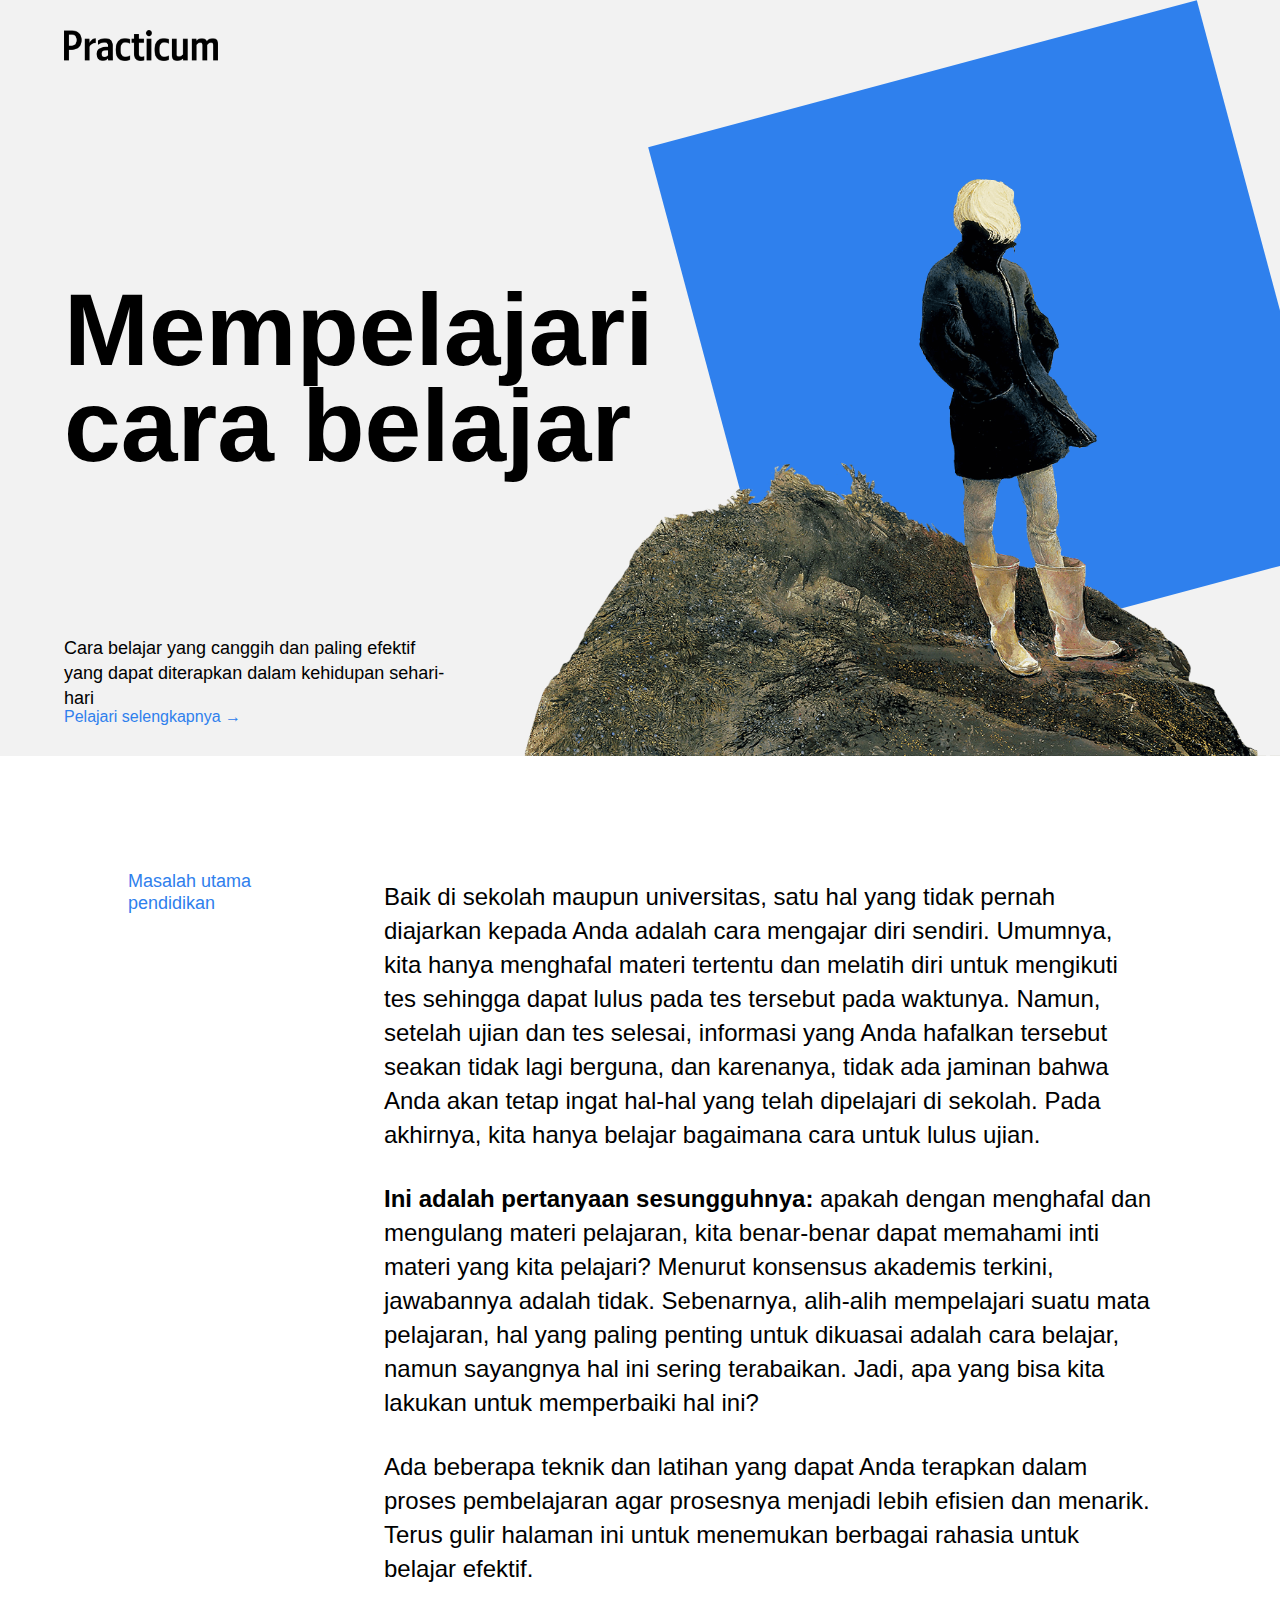
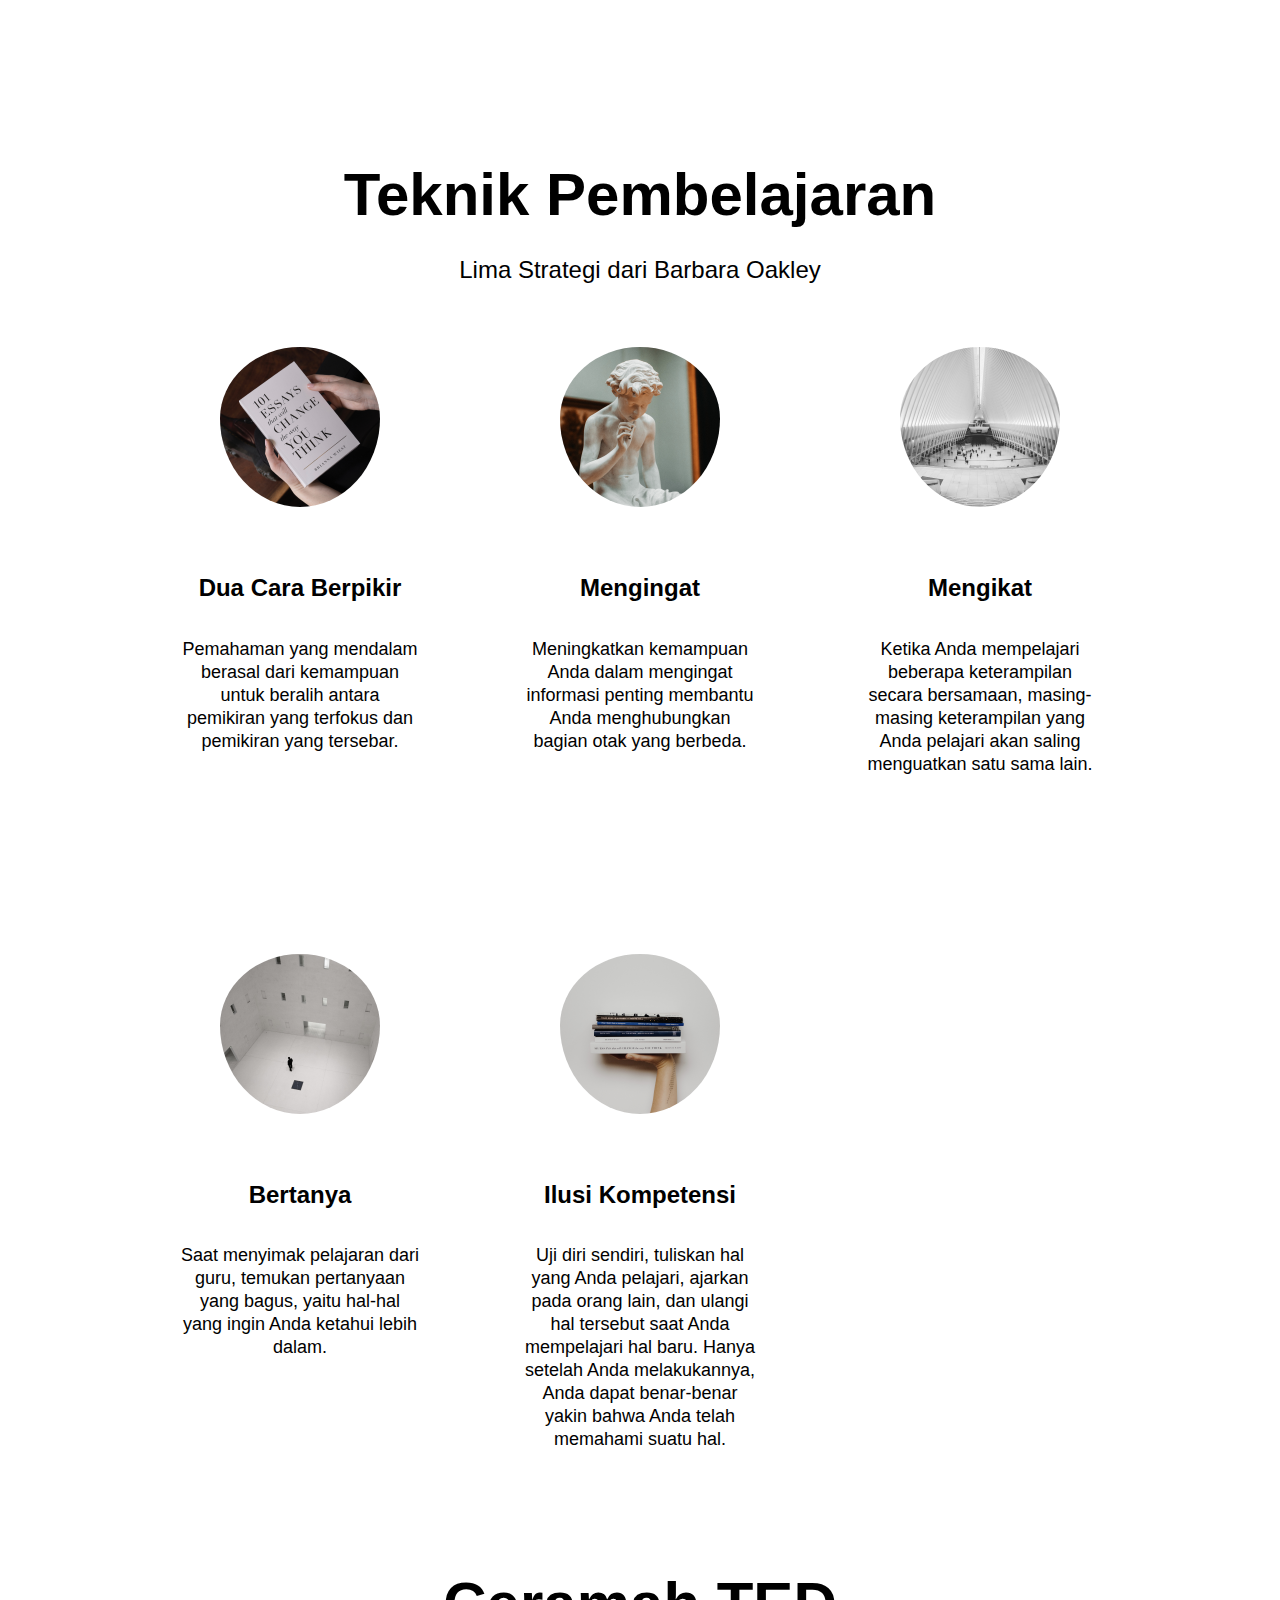
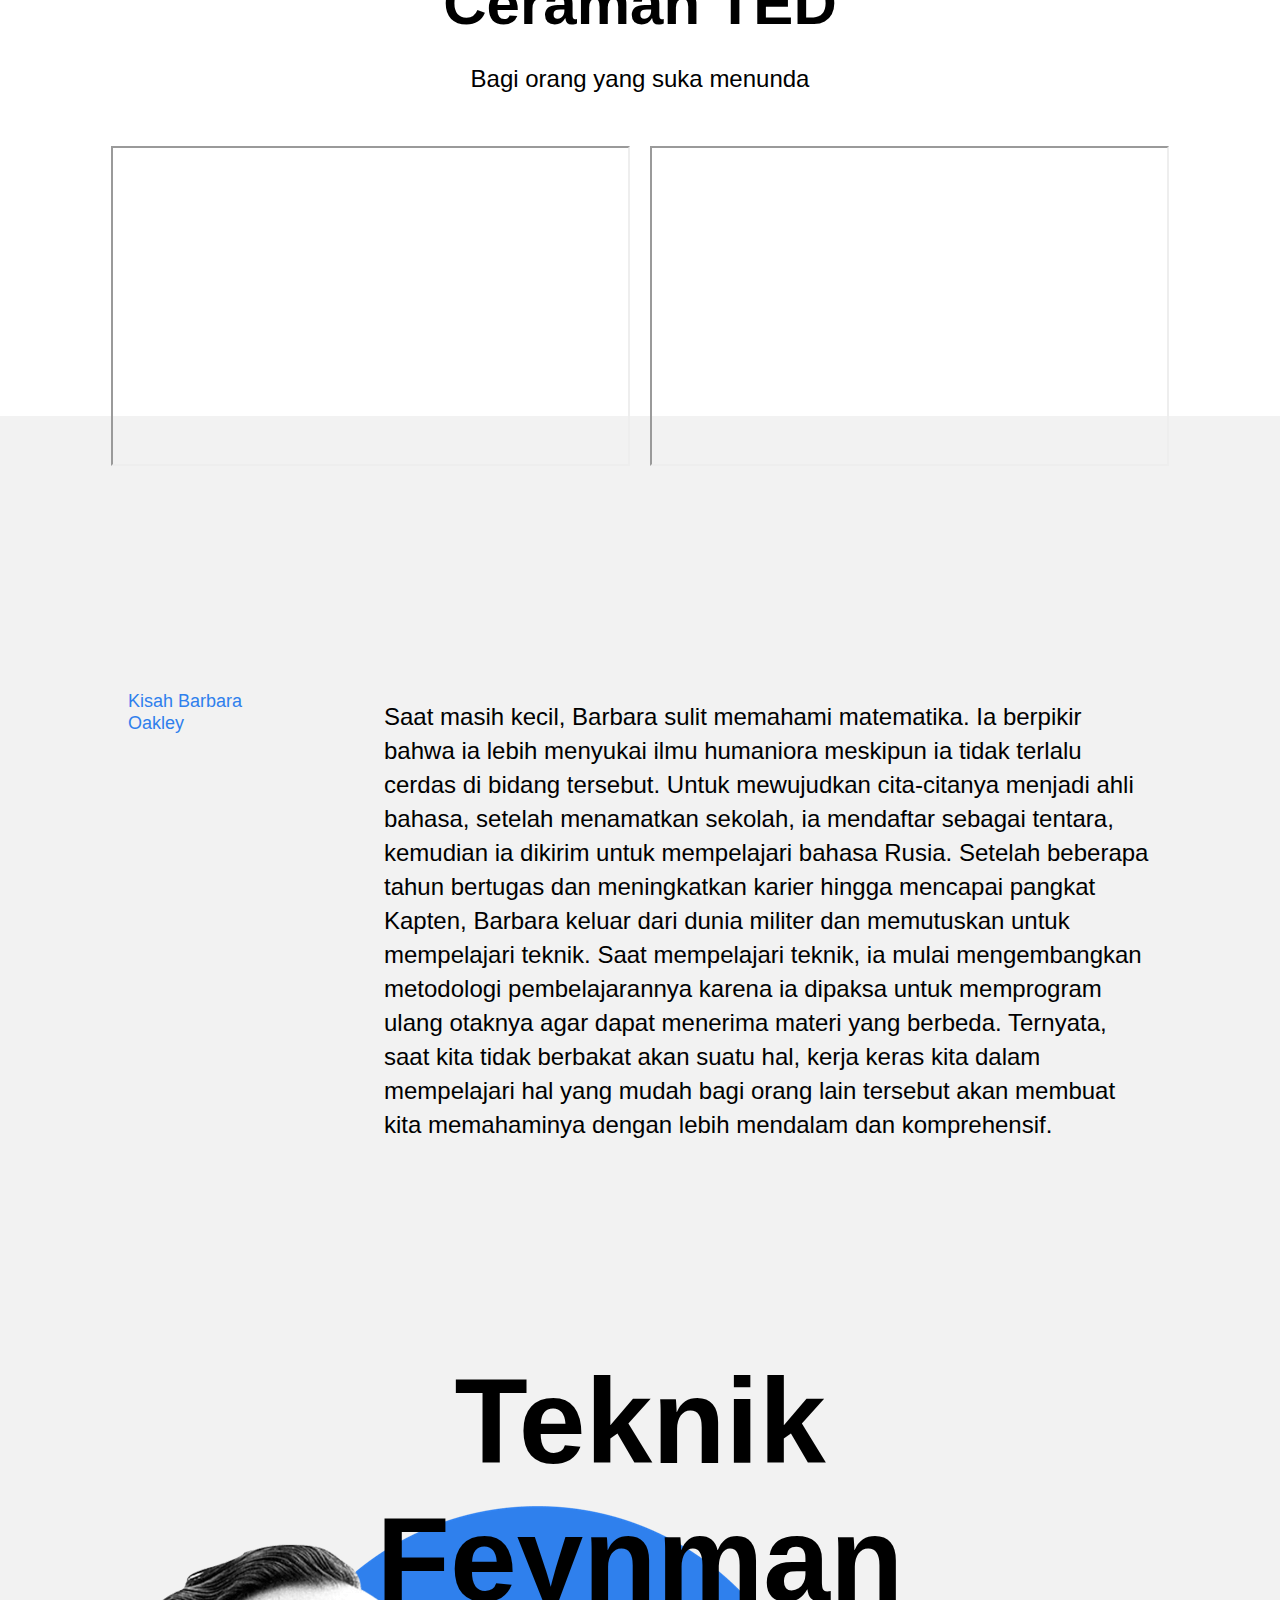
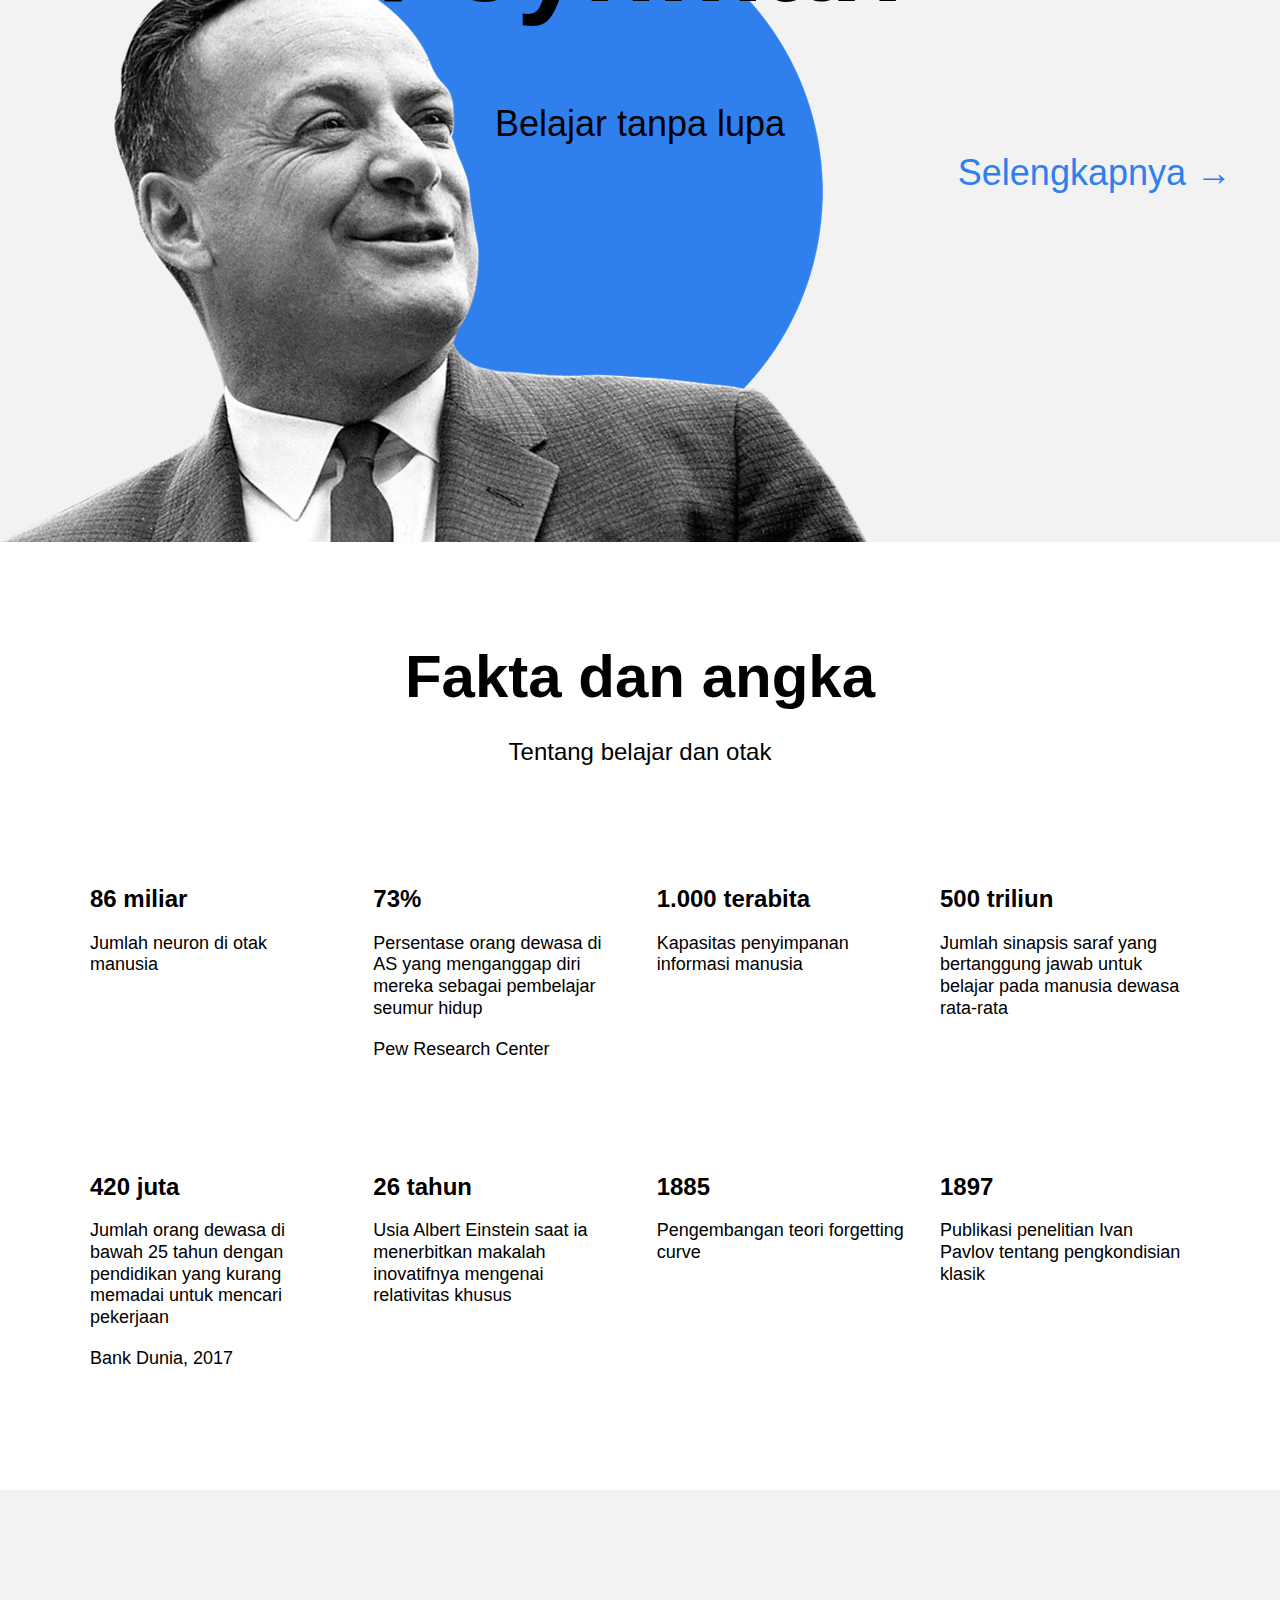
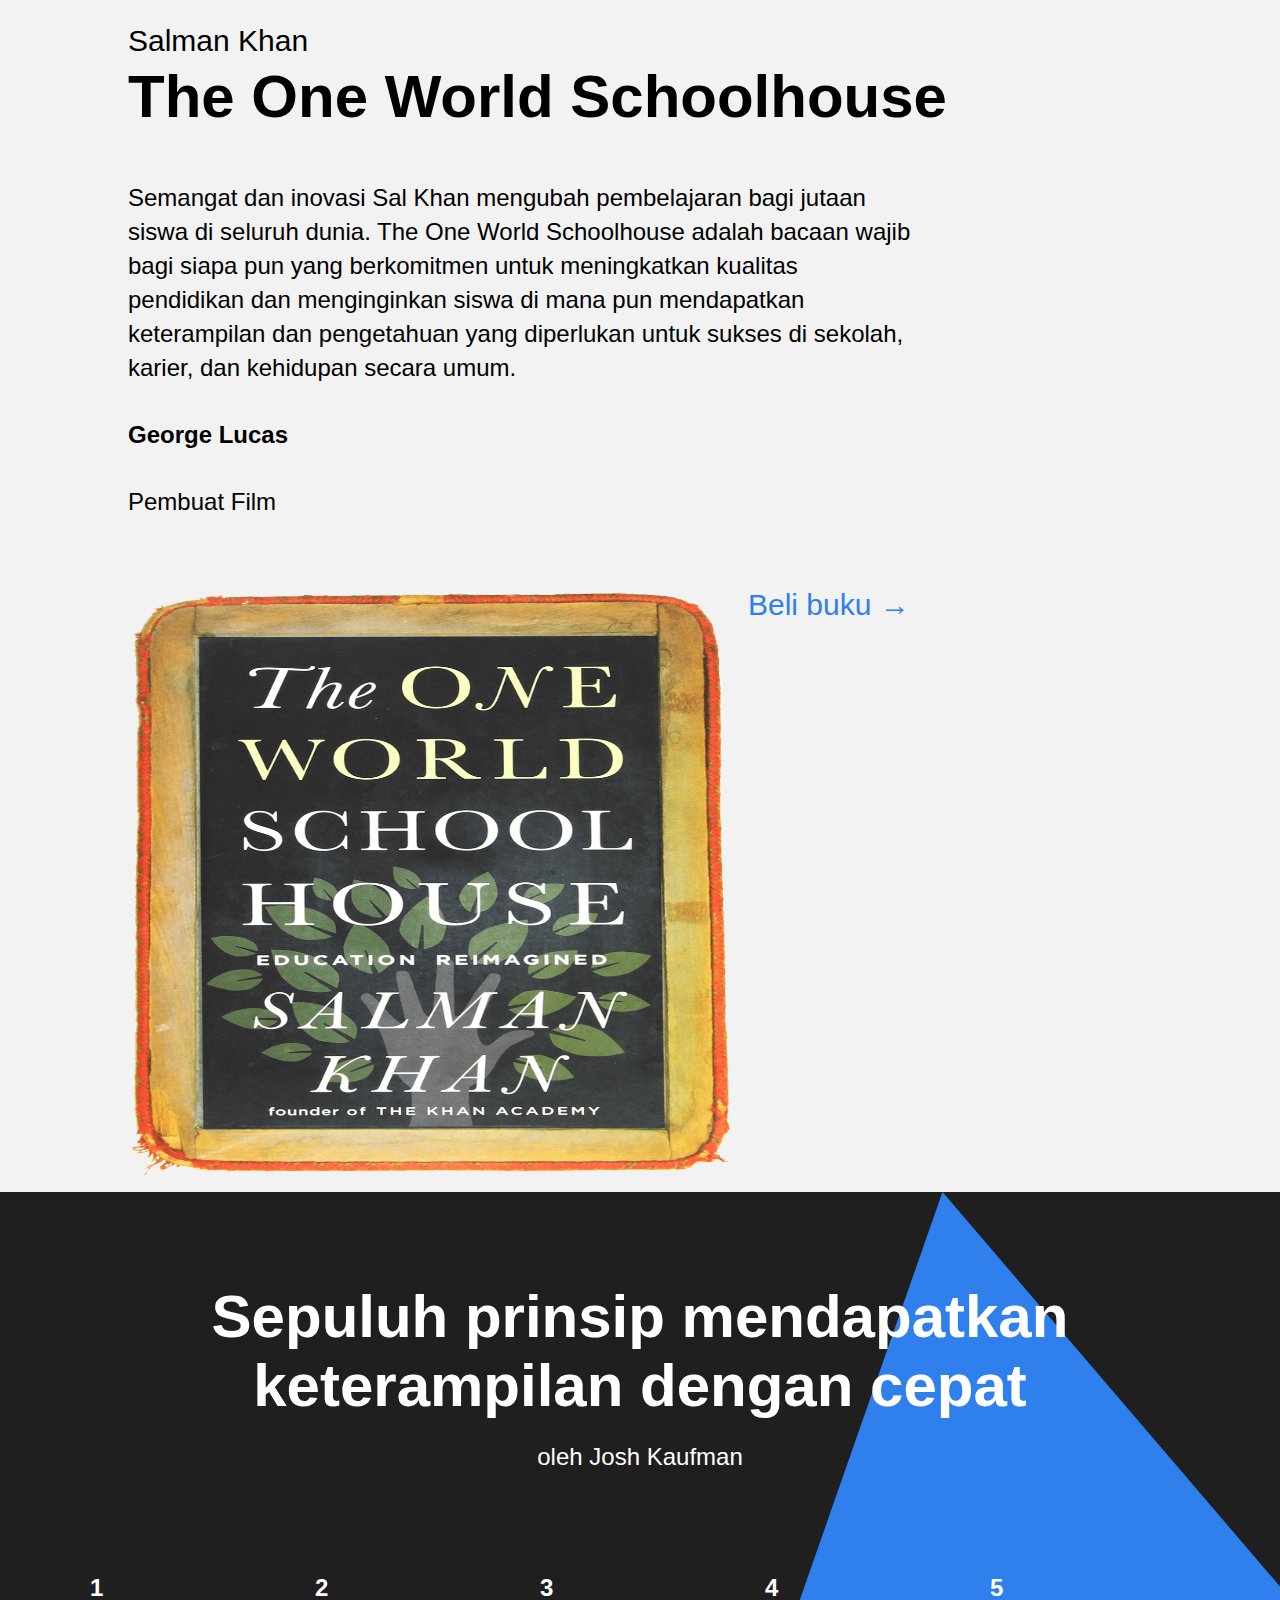
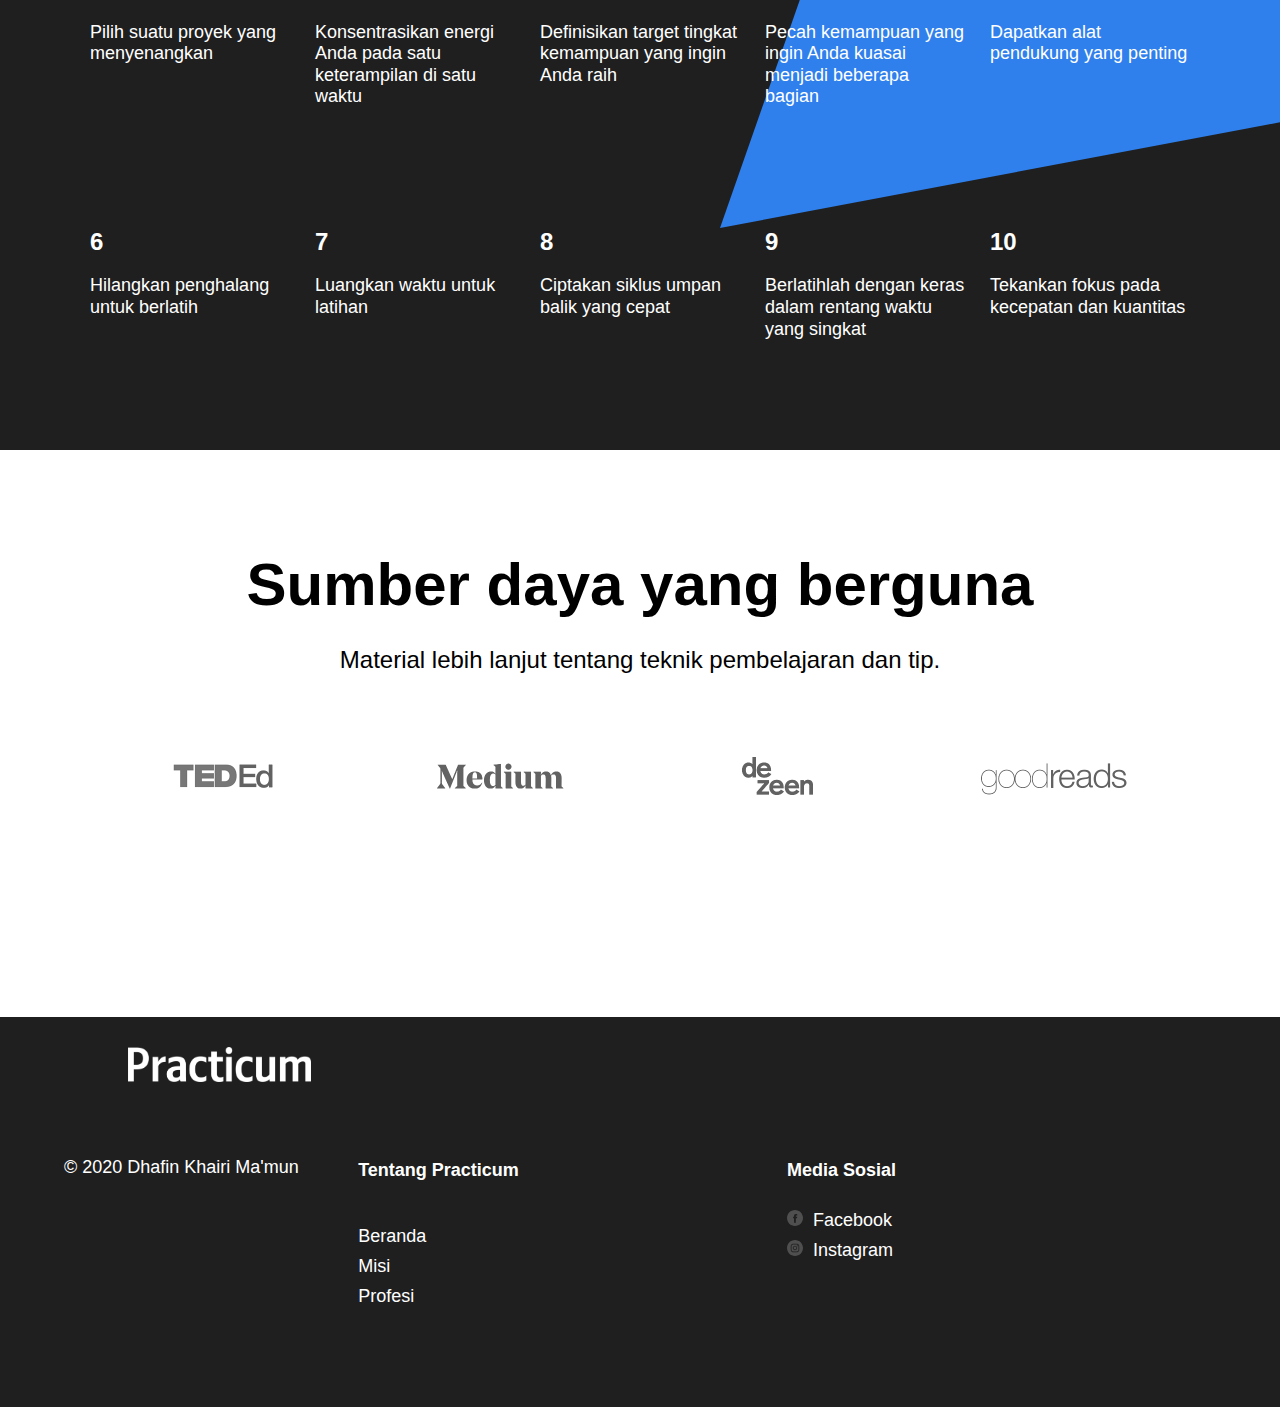
==== commit 970ad9a7: "up2" ====
--- a/index.html
+++ b/index.html
@@ -5,7 +5,7 @@
     <meta charset="UTF-8">
     <meta name="viewport" content="width=device-width, initial-scale=1.0">
     <title>Mempelajari cara belajar</title>
-    <link rel="stylesheet" href="pages/index.css">
+    <link rel="stylesheet" href="./pages/index.css">
 </head>
 
 <body>
@@ -233,11 +233,11 @@
 
         <footer class="footer">
           <div class="footer__columns">
-            <div v class="footer__columns footer__columns_content_copyright">
-              <img class="logo logo_place_footer" src="images/logo_place_footer.png" alt="logo footer">
+            <img class="logo logo_place_footer" src="images/logo_place_footer.png" alt="logo footer">
+            <div class="footer__columns footer__columns_content_copyright">
               <p class="footer__author">&copy; 2020 Dhafin Khairi Ma'mun</p>
             </div>
-            <div class="footer__column footer__columns_content_about">
+            <div class="footer__columns footer__columns_content_about">
               <p class="footer__column-heading">Tentang Practicum</p>
               <ul class="footer__list">
                 <li>
@@ -251,7 +251,7 @@
                 </li>
               </ul>
             </div>
-            <div class="footer__column footer__columns_content_social">
+            <div class="footer__columns footer__columns_content_social">
               <p class="footer__column-heading">Media Sosial</p>
               <p class="footer__social"><img class="footer__social-icons" src="images/facebook_white.svg" alt="facebook icon"><a href="#" class="footer__column-link">Facebook</a></p>
               <p class="footer__social"><img class="footer__social-icons" src="images/instagram_white.svg" alt="instagram icon"><a href="#" class="footer__column-link">Instagram</a></p>
--- a/pages/index.css
+++ b/pages/index.css
@@ -96,7 +96,9 @@
 @import url(../Blocks/footer/footer.css);
 @import url(../Blocks/footer/__author/footer__author.css);
 @import url(../Blocks/footer/__columns/footer__columns.css);
-@import url(../Blocks/footer/__columns/_content/_copyright/footer__column_content_copyright.css);
+@import url(../Blocks/footer/__columns/_content/_copyright/footer__columns_content_copyright.css);
+@import url(../Blocks/footer/__columns/_content/_social/footer__columns_content_social.css);
+@import url(../Blocks/footer/__columns/_content/_about/footer__columns_content_about.css);
 @import url(../Blocks/footer/__columns/heading/footer__column-heading.css);
 @import url(../Blocks/footer/__columns/link/footer__column-link.css);
 @import url(../Blocks/footer/__list/footer__list.css);
